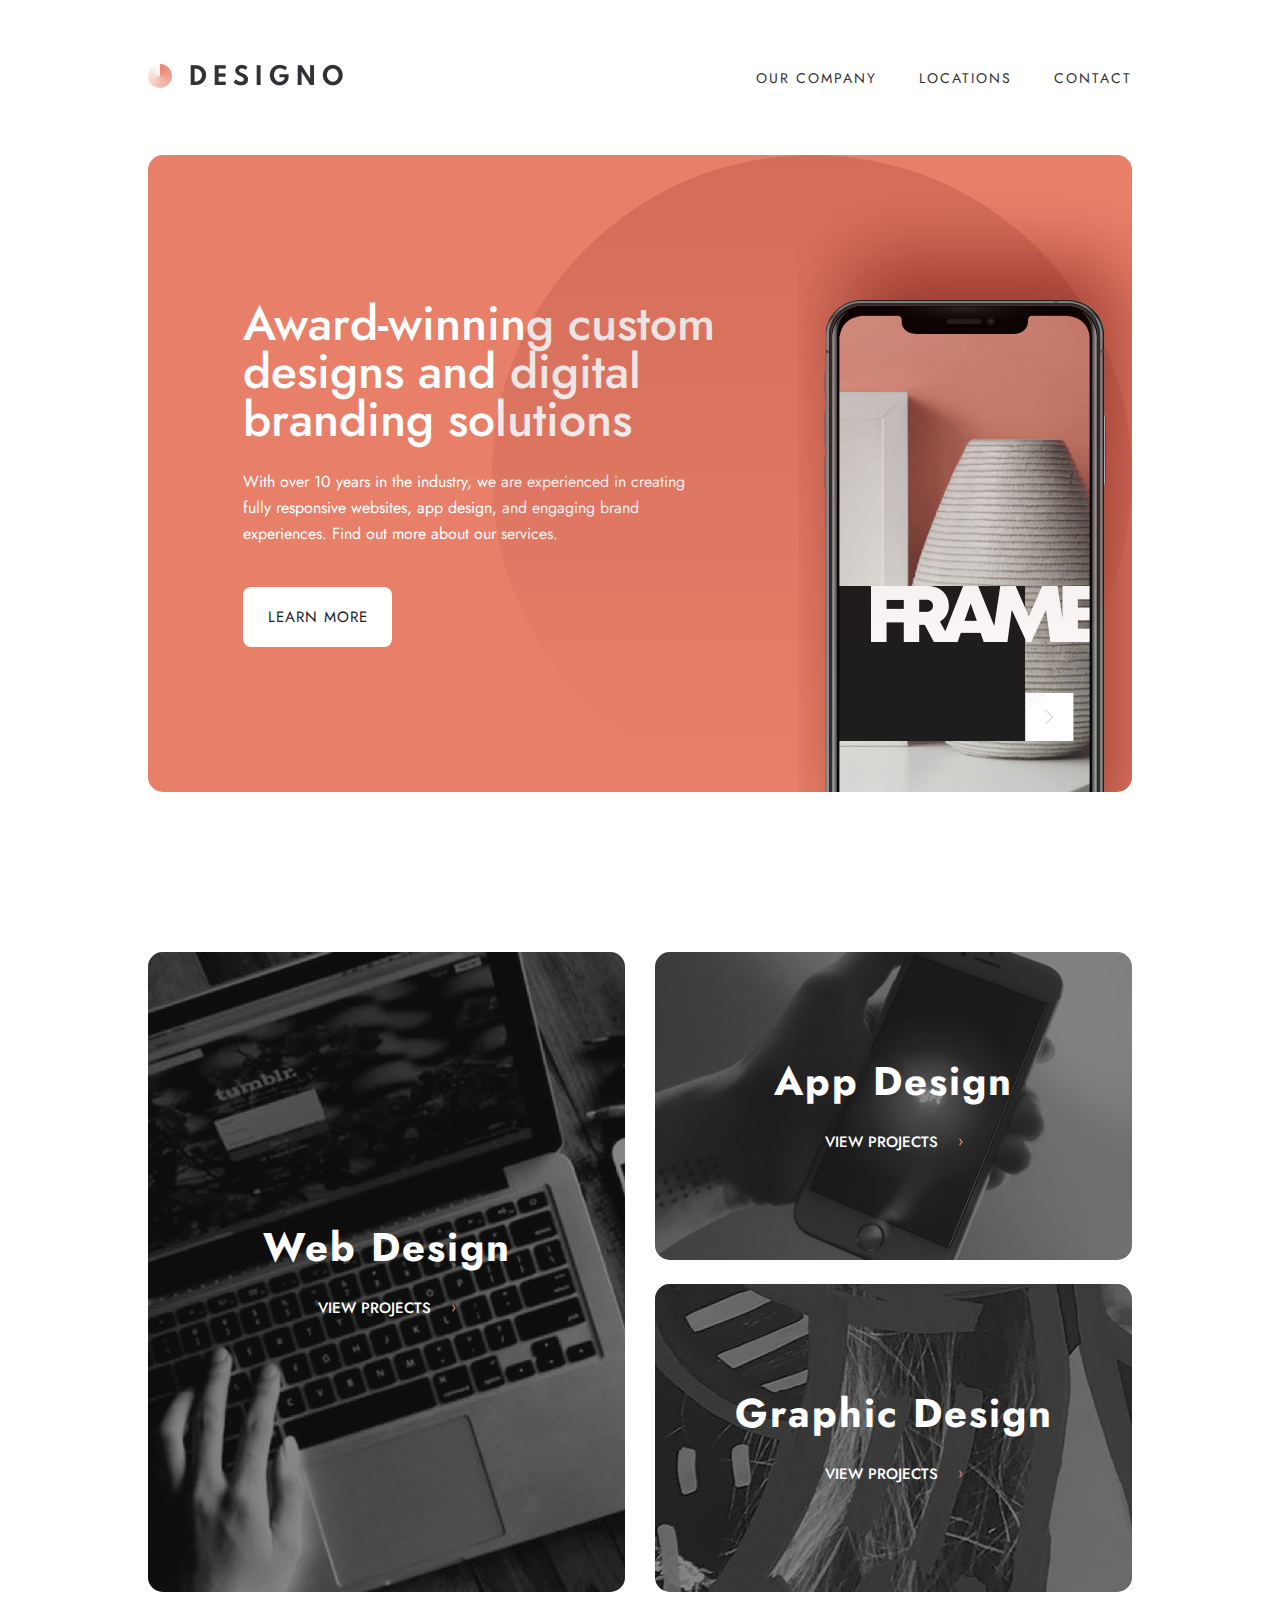
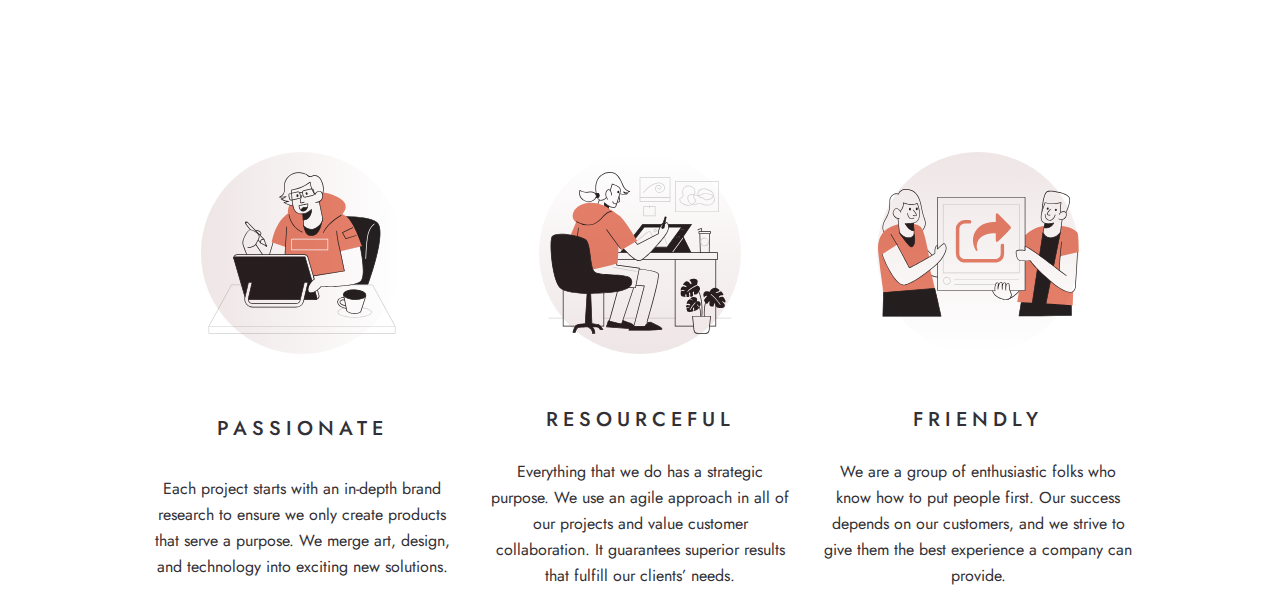
==== index.html @ b4355c68 "first commit" ====
<!DOCTYPE html>
<html lang="en">

<head>
  <meta charset="UTF-8">
  <meta name="viewport" content="width=device-width, initial-scale=1.0">

  <link rel="icon" type="image/png" sizes="32x32" href="./assets/favicon-32x32.png">
  <link rel="preconnect" href="https://fonts.googleapis.com">
  <link rel="preconnect" href="https://fonts.gstatic.com" crossorigin>
  <link href="https://fonts.googleapis.com/css2?family=Jost:wght@400;500&display=swap" rel="stylesheet">
  <title>Frontend Mentor | Designo Agency Website Challenge</title>
  <link rel="stylesheet" href="css/style.css">
</head>

<body>
  <header class="header">
    <div class="container">
      <nav class="header__nav nav">
        <a href="index.html" class="logo"><img src="./assets/shared/desktop/logo-dark.png" alt="designo logo"></a>

        <ul class="nav__list hide-upto-md">
          <li><a href="about.html">our company</a></li>
          <li><a href="locations.html">locations</a></li>
          <li><a href="contact.html">contact</a></li>
        </ul>
      </nav>
    </div>
  </header>

  <main>
    <div class="bg-pattern-leaf">
      <div class="container">
        <div class="home-hero has-roundness">
          <div class="home-hero__text-wrapper">
            <h1 class="heading-1 heading text-white">
              Award-winning custom designs and digital branding solutions
            </h1>
            <p class="paragraph text-white">
              With over 10 years in the industry, we are experienced in creating fully responsive websites, app design,
              and engaging brand experiences. Find out more about our services.
            </p>
            <a href="about.html" class="btn btn--white">learn more</a>
          </div>
          <div class="home-hero__img-wrapper">
          </div>
        </div>

        <div class="services">
          <div class="web-design service">
            <picture>
              <source media="(min-width: 992px)" srcset="./assets/home/desktop/image-web-design-large.jpg">
              <source media="(min-width: 768px)" srcset="./assets/home/tablet/image-web-design.jpg">
              <img src="./assets/home/tablet/image-web-design.jpg" alt="web design">
            </picture>
            <div class="service__text">
              <h2 class="heading-2 text-white">Web Design</h2>
              <a href="web-design.html">view projects <img src="./assets/shared/desktop/icon-right-arrow.svg"
                  alt="right arrow"></a>
            </div>
          </div>
          <div class="app-design service">
            <picture>
              <source media="(min-width: 992px)" srcset="./assets/home/desktop/image-app-design.jpg">
              <source media="(min-width: 768px)" srcset="./assets/home/tablet/image-app-design.jpg">
              <img src="./assets/home/tablet/image-app-design.jpg" alt="app design">
            </picture>
            <div class="service__text">
              <h2 class="heading-2 text-white">App Design</h2>
              <a href="app-design.html">view projects <img src="./assets/shared/desktop/icon-right-arrow.svg"
                  alt="right arrow"></a>
            </div>
          </div>
          <div class="graphic-design service">
            <picture>
              <source media="(min-width: 992px)" srcset="./assets/home/desktop/image-graphic-design.jpg">
              <source media="(min-width: 768px)" srcset="./assets/home/tablet/image-graphic-design.jpg">
              <img src="./assets/home/tablet/image-graphic-design.jpg" alt="graphic design">
            </picture>
            <div class="service__text">
              <h2 class="heading-2 text-white">Graphic Design</h2>
              <a href="graphic-design.html">view projects <img src="./assets/shared/desktop/icon-right-arrow.svg"
                  alt="right arrow"></a>
            </div>
          </div>
        </div>

        <div class="features grid lg:grid-col-3">
          <div class="feature">
            <div class="feature__img feature__img-1">
              <img src="./assets/home/desktop/illustration-passionate.svg" alt="man using laptop">
            </div>
            <h3 class="heading-3">Passionate</h3>
            <p class="paragraph">
              Each project starts with an in-depth brand research to ensure we only create products that serve a
              purpose. We merge
              art, design, and technology into exciting new solutions.
            </p>
          </div>

          <div class="feature">
            <div class="feature__img feature__img-2">
              <img src="./assets/home/desktop/illustration-resourceful.svg" alt="resourceful">
            </div>
            <h3 class="heading-3">Resourceful</h3>
            <p class="paragraph">
              Everything that we do has a strategic purpose. We use an agile approach in all of our projects and value
              customer
              collaboration. It guarantees superior results that fulfill our clients’ needs.
            </p>
          </div>

          <div class="feature">
            <div class="feature__img feature__img-3">
              <img src="./assets/home/desktop/illustration-friendly.svg" alt="friendly">
            </div>
            <h3 class="heading-3">Friendly</h3>
            <p class="paragraph">
              We are a group of enthusiastic folks who know how to put people first. Our success depends on our
              customers, and we
              strive to give them the best experience a company can provide.
            </p>
          </div>
        </div>
      </div>
    </div>

  </main>
</body>

</html>
---- css/style.css ----
:root {
  --color-peach: hsl(11, 73%, 66%);
  --color-black: hsl(270, 3%, 11%);
  --color-white: hsl(0, 0%, 100%);
  --color-light-peach: hsl(11, 100%, 80%);
  --color-dark-grey: hsl(264, 5%, 20%);
  --color-light-grey: hsl(210, 17%, 95%);
  --ff-primary: "Jost", sans-serif;
  --fs-14: 1.4rem;
  --fs-15: 1.5rem;
  --fs-16: 1.6rem;
  --font-regular: 400;
  --font-medium: 500;
  --ls-1: 0.1rem;
  --ls-2: 0.2rem;
  --ls-5: 0.5rem;
  --roundness: 1.5rem;
  --roundness-btn: 0.8rem;
  --transition-300: all 300ms ease;
}

/* pre resets */
*,
*::before,
*::after {
  margin: 0;
  padding: 0;
  box-sizing: inherit;
}

html {
  font-size: 62.5%;
  box-sizing: border-box;
}

body {
  color: var(--color-dark-grey);
  font-family: var(--ff-primary);
  font-size: 1.6rem;
  font-weight: var(--font-regular);
  line-height: 2.6rem;
  transition: all 300ms ease-in-out;
  counter-reset: index;
}

img {
  border: none;
  display: block;
  outline: none;
  height: auto;
}

a,
button {
  text-decoration: none;
  outline: none;
  border: none;
  background-color: transparent;
  cursor: pointer;
}

ul,
li {
  list-style-type: none;
}

/**
 * Basic typography style for copy text
 */
.text-white {
  color: var(--color-white);
}

.heading {
  font-weight: var(--font-medium);
}

.heading-1 {
  font-size: 4.8rem;
  line-height: 4.8rem;
}

.heading-2 {
  font-size: 4rem;
  line-height: 4.8rem;
  letter-spacing: 0.2rem;
}

.heading-3 {
  font-size: 2rem;
  line-height: 2.6rem;
  letter-spacing: 0.5rem;
  text-transform: uppercase;
  font-weight: var(--font-medium);
}

.paragraph {
  font-size: 1.6rem;
  font-weight: var(--font-regular);
  line-height: 2.6rem;
}

/* Reusable grid utilities  */
.grid {
  display: grid;
}

@media (min-width: 768px) {
  .md\:grid-col-2 {
    grid-template-columns: repeat(2, minmax(0, 1fr));
  }
}

@media (min-width: 992px) {
  .lg\:grid-col-2 {
    grid-template-columns: repeat(2, minmax(0, 1fr));
  }
}

@media (min-width: 992px) {
  .lg\:grid-col-3 {
    grid-template-columns: repeat(3, minmax(0, 1fr));
  }
}

/* Display utilities for different viewport width*/
@media only screen and (max-width: 768px) {
  .hide-upto-md {
    display: none;
  }
}

@media (min-width: 768px) {
  .hide-from-md {
    display: none;
  }
}

@media only screen and (max-width: 992px) {
  .hide-upto-lg {
    display: none;
  }
}

@media only screen and (min-width: 992px) {
  .hide-from-lg {
    display: none;
  }
}

.has-roundness {
  border-radius: var(--roundness);
}

.container {
  width: 100%;
  padding-inline: 2.4rem;
  margin-inline: auto;
}

@media (min-width: 576px) {
  .container,
.container-sm {
    max-width: 540px;
    margin-inline: auto;
    padding-inline: 0;
  }
}
@media (min-width: 768px) {
  .container,
.container-sm {
    max-width: 69rem;
  }
}
@media (min-width: 992px) {
  .container,
.container-sm,
.container-lg {
    max-width: 884px;
    margin-inline: auto;
  }
}
@media (min-width: 1200px) {
  .container,
.container-sm,
.container-lg {
    max-width: 984px;
  }
}
@media (min-width: 1400px) {
  .container,
.container-sm,
.container-lg {
    max-width: 1110px;
  }
}
.logo img {
  max-width: 20.2rem;
}

.header {
  padding-block: 3.4rem;
}
@media (min-width: 768px) {
  .header {
    padding-block: 6.4rem;
  }
}
.header__nav {
  --link-color: hsl(264, 5%, 20%);
}

.nav {
  display: flex;
  align-items: center;
  justify-content: space-between;
}

@media (min-width: 768px) {
  .nav__list {
    display: flex;
    gap: 4.2rem;
  }
}
.nav__list a:link,
.nav__list a:visited {
  font-size: var(--fs-14);
  text-transform: uppercase;
  color: var(--link-color);
  font-weight: var(--font-regular);
  letter-spacing: var(--ls-2);
}
.nav__list a:hover,
.nav__list a:active {
  text-decoration: underline;
}

.footer__nav {
  --link-color: hsl(0, 0%, 100%);
}
.footer__nav-list {
  flex-direction: column;
}
@media (min-width: 768px) {
  .footer__nav-list {
    flex-direction: row;
  }
}

.btn {
  font-size: var(--fs-15);
  font-weight: var(--font-regular);
  letter-spacing: var(--ls-1);
  text-transform: uppercase;
  border-radius: var(--roundness-btn);
  padding: 1.7rem 2.45rem;
  transition: all 300ms ease;
}
.btn:hover {
  color: var(--color-white);
  background-color: var(--color-light-peach);
}

.btn--white {
  background-color: var(--color-white);
  color: var(--color-black);
}

.btn--peach {
  background-color: var(--color-peach);
  color: var(--color-white);
}

.home-hero {
  position: relative;
  display: grid;
  grid-template-columns: minmax(54rem, 1fr) 1fr;
  grid-gap: 1.5rem;
  align-items: start;
  justify-content: space-between;
  max-height: 64rem;
  background-color: var(--color-peach);
  overflow: hidden;
  padding-left: 9.5rem;
}
.home-hero__text-wrapper {
  display: grid;
  justify-items: start;
}
@media (min-width: 992px) {
  .home-hero__text-wrapper {
    padding-top: 14.5rem;
    padding-bottom: 14.5rem;
  }
}
.home-hero__text-wrapper .paragraph {
  max-width: 44.5rem;
  margin-top: 2.5rem;
  margin-bottom: 4rem;
}
.home-hero__img-wrapper {
  background-image: url("../../assets/home/desktop/image-hero-phone.png");
  background-repeat: no-repeat;
  background-position: center -2.5rem;
  align-self: stretch;
}
.home-hero::before {
  position: absolute;
  content: "";
  display: block;
  height: 64rem;
  width: 64rem;
  background-image: url("../../assets/home/desktop/bg-pattern-hero-home.svg");
  right: 0;
  bottom: 0;
  top: 0;
}

.services {
  display: grid;
  grid-column-gap: 3rem;
  grid-row-gap: 2.4rem;
}
@media (min-width: 992px) {
  .services {
    grid-template-columns: repeat(2, 1fr);
    grid-template-rows: repeat(2, 1fr);
    grid-template-areas: "web app" "web graphic";
    margin-block: 16rem;
  }
}

.web-design {
  grid-area: web;
}

.app-design {
  grid-area: app;
}

.graphic-design {
  grid-area: graphic;
}

.service {
  position: relative;
  border-radius: var(--roundness);
  overflow: hidden;
}
.service__text {
  position: absolute;
  inset: 0;
  background-color: rgba(28, 27, 29, 0.4967);
  transition: var(--transition-300);
  display: grid;
  place-content: center;
  grid-row-gap: 2.4rem;
}
.service__text a:link,
.service__text a:visited {
  font-size: 1.5rem;
  font-weight: var(--font-medium);
  color: var(--color-white);
  text-transform: uppercase;
  display: flex;
  align-items: center;
  gap: 2.1rem;
  justify-content: center;
}
.service__text a:link img,
.service__text a:visited img {
  width: 0.4rem;
  height: 0.8rem;
}
.service__text:hover {
  background-color: rgba(232, 128, 105, 0.8);
}

.features {
  gap: 2.4rem;
}
@media (min-width: 992px) {
  .features {
    gap: 3rem;
  }
}

.feature {
  display: grid;
  justify-items: center;
}
.feature__img {
  position: relative;
}
.feature__img::before {
  content: "";
  position: absolute;
  display: block;
  width: 20.2rem;
  height: 20.2rem;
  background-image: url("../../assets/shared/desktop/bg-pattern-small-circle.svg");
  background-repeat: no-repeat;
}
.feature__img-2::before {
  transform: rotate(270deg);
}
.feature__img-3::before {
  transform: rotate(90deg);
}
.feature .heading-3 {
  margin-top: 5.3rem;
}
.feature .paragraph {
  margin-top: 2.6rem;
  text-align: center;
}/*# sourceMappingURL=style.css.map */
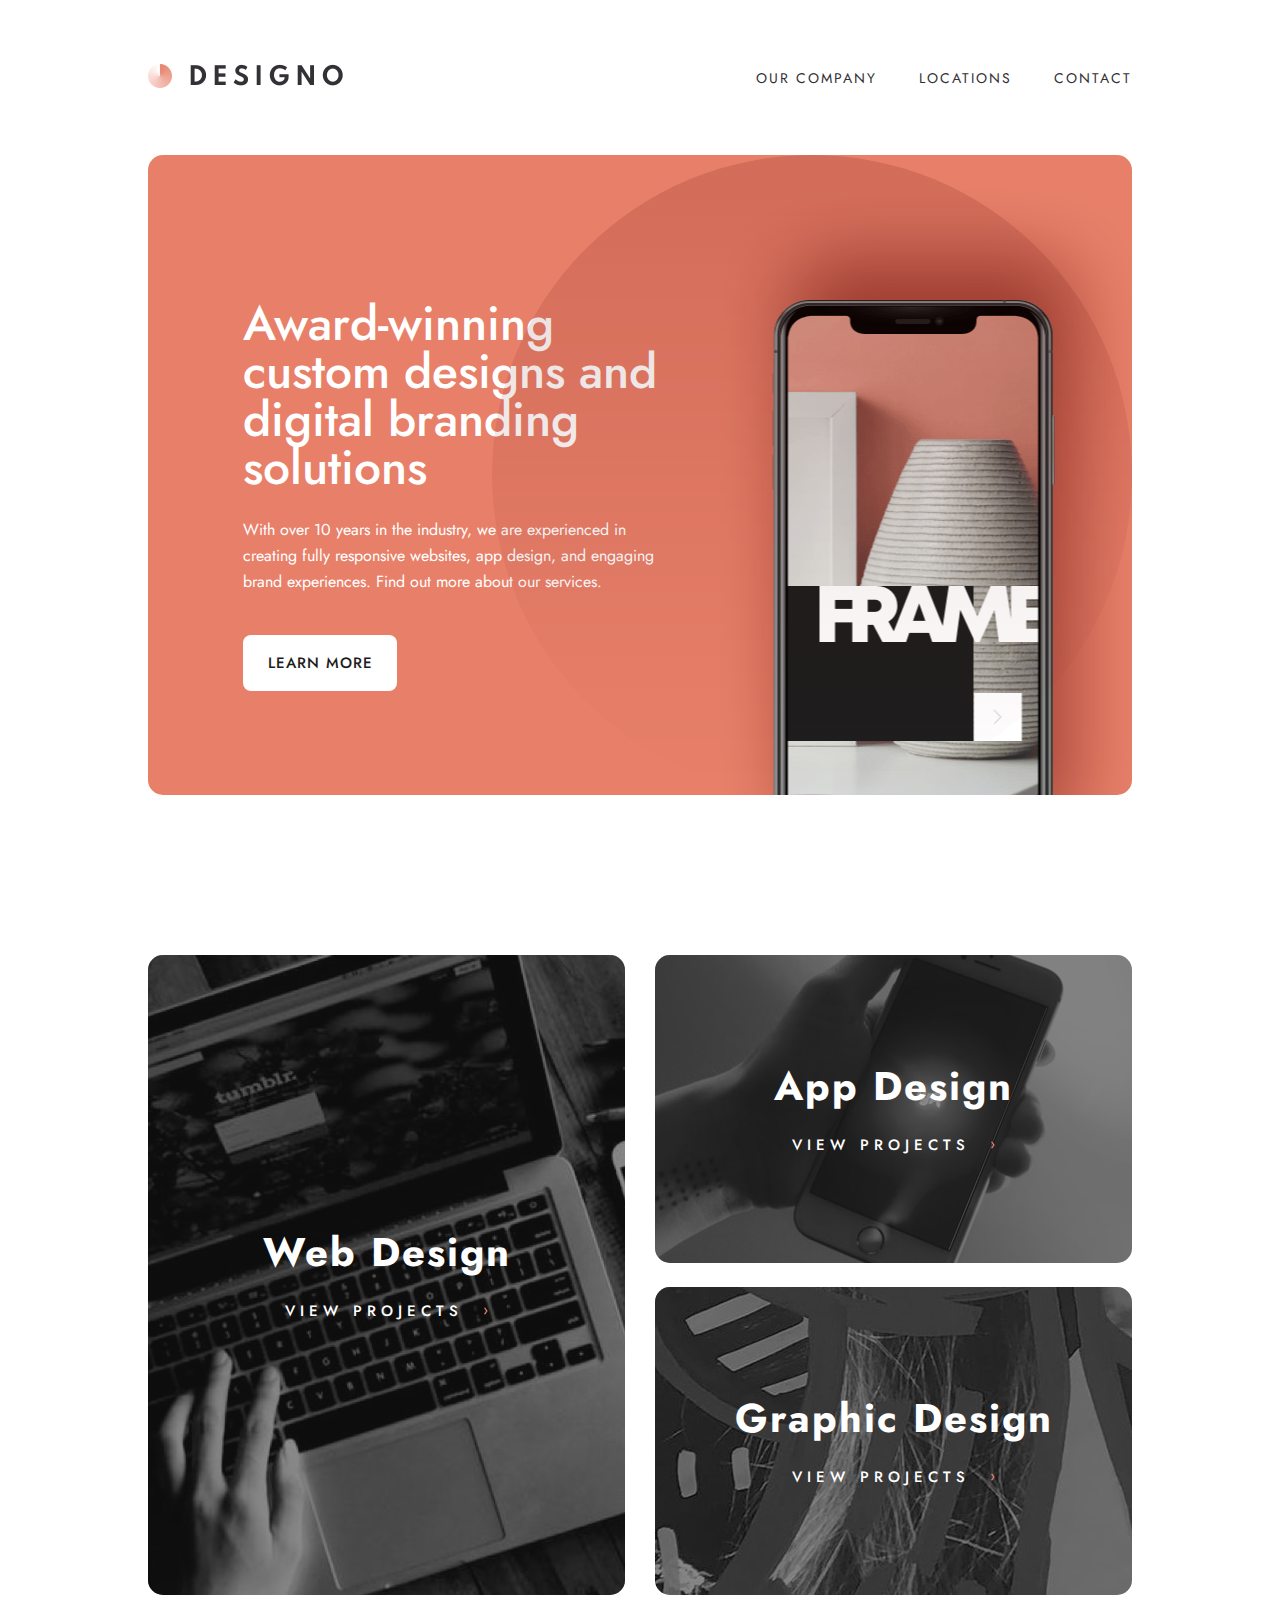
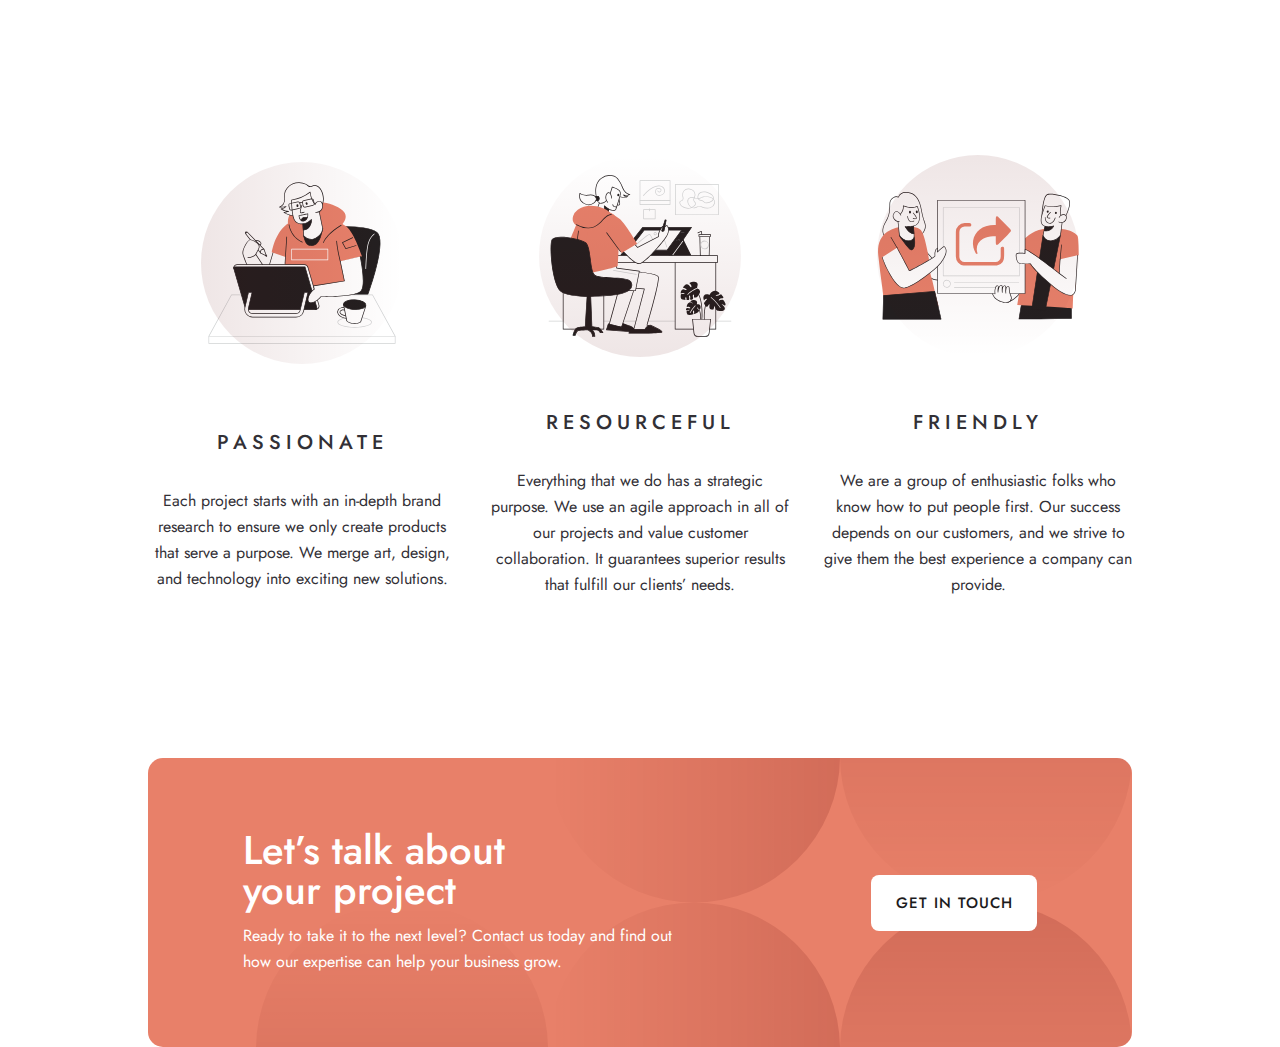
==== commit 1658c317: "31-07-21" ====
--- a/index.html
+++ b/index.html
@@ -30,13 +30,13 @@
 
   <main>
     <div class="bg-pattern-leaf">
-      <div class="container">
-        <div class="home-hero has-roundness">
+      <div class="container-sm">
+        <div class="home-hero">
           <div class="home-hero__text-wrapper">
-            <h1 class="heading-1 heading text-white">
+            <h1 class="heading-1 heading text-white text-center lg:text-left">
               Award-winning custom designs and digital branding solutions
             </h1>
-            <p class="paragraph text-white">
+            <p class="paragraph text-white text-center lg:text-left">
               With over 10 years in the industry, we are experienced in creating fully responsive websites, app design,
               and engaging brand experiences. Find out more about our services.
             </p>
@@ -45,13 +45,14 @@
           <div class="home-hero__img-wrapper">
           </div>
         </div>
-
+      </div>
+      <div class="container">
         <div class="services">
           <div class="web-design service">
             <picture>
               <source media="(min-width: 992px)" srcset="./assets/home/desktop/image-web-design-large.jpg">
               <source media="(min-width: 768px)" srcset="./assets/home/tablet/image-web-design.jpg">
-              <img src="./assets/home/tablet/image-web-design.jpg" alt="web design">
+              <img src="./assets/home/mobile/image-web-design.jpg" alt="web design">
             </picture>
             <div class="service__text">
               <h2 class="heading-2 text-white">Web Design</h2>
@@ -63,7 +64,7 @@
             <picture>
               <source media="(min-width: 992px)" srcset="./assets/home/desktop/image-app-design.jpg">
               <source media="(min-width: 768px)" srcset="./assets/home/tablet/image-app-design.jpg">
-              <img src="./assets/home/tablet/image-app-design.jpg" alt="app design">
+              <img src="./assets/home/mobile/image-app-design.jpg" alt="app design">
             </picture>
             <div class="service__text">
               <h2 class="heading-2 text-white">App Design</h2>
@@ -75,7 +76,7 @@
             <picture>
               <source media="(min-width: 992px)" srcset="./assets/home/desktop/image-graphic-design.jpg">
               <source media="(min-width: 768px)" srcset="./assets/home/tablet/image-graphic-design.jpg">
-              <img src="./assets/home/tablet/image-graphic-design.jpg" alt="graphic design">
+              <img src="./assets/home/mobile/image-graphic-design.jpg" alt="graphic design">
             </picture>
             <div class="service__text">
               <h2 class="heading-2 text-white">Graphic Design</h2>
@@ -90,42 +91,62 @@
             <div class="feature__img feature__img-1">
               <img src="./assets/home/desktop/illustration-passionate.svg" alt="man using laptop">
             </div>
-            <h3 class="heading-3">Passionate</h3>
-            <p class="paragraph">
-              Each project starts with an in-depth brand research to ensure we only create products that serve a
-              purpose. We merge
-              art, design, and technology into exciting new solutions.
-            </p>
+            <div class="feature__text">
+              <h3 class="heading-3">Passionate</h3>
+              <p class="paragraph">
+                Each project starts with an in-depth brand research to ensure we only create products that serve a
+                purpose. We merge
+                art, design, and technology into exciting new solutions.
+              </p>
+            </div>
           </div>
 
           <div class="feature">
             <div class="feature__img feature__img-2">
               <img src="./assets/home/desktop/illustration-resourceful.svg" alt="resourceful">
             </div>
-            <h3 class="heading-3">Resourceful</h3>
-            <p class="paragraph">
-              Everything that we do has a strategic purpose. We use an agile approach in all of our projects and value
-              customer
-              collaboration. It guarantees superior results that fulfill our clients’ needs.
-            </p>
+            <div class="feature__text">
+              <h3 class="heading-3">Resourceful</h3>
+              <p class="paragraph">
+                Everything that we do has a strategic purpose. We use an agile approach in all of our projects and value
+                customer
+                collaboration. It guarantees superior results that fulfill our clients’ needs.
+              </p>
+            </div>
           </div>
 
           <div class="feature">
             <div class="feature__img feature__img-3">
               <img src="./assets/home/desktop/illustration-friendly.svg" alt="friendly">
             </div>
-            <h3 class="heading-3">Friendly</h3>
+            <div class="feature__text">
+              <h3 class="heading-3">Friendly</h3>
+              <p class="paragraph">
+                We are a group of enthusiastic folks who know how to put people first. Our success depends on our
+                customers, and we
+                strive to give them the best experience a company can provide.
+              </p>
+            </div>
+          </div>
+        </div>
+
+        <article class="banner has-roundness">
+          <div class="banner__text text-center lg:text-left">
+            <h3>Let’s talk about your project</h3>
             <p class="paragraph">
-              We are a group of enthusiastic folks who know how to put people first. Our success depends on our
-              customers, and we
-              strive to give them the best experience a company can provide.
+              Ready to take it to the next level? Contact us today and find out how our expertise can help your business
+              grow.
             </p>
           </div>
-        </div>
+          <a href="contact.html" class="btn btn--white">Get in touch</a>
+        </article>
       </div>
     </div>
+  </main>
 
-  </main>
+  <footer>
+
+  </footer>
 </body>
 
 </html>--- a/css/style.css
+++ b/css/style.css
@@ -76,14 +76,27 @@
 }
 
 .heading-1 {
-  font-size: 4.8rem;
-  line-height: 4.8rem;
+  font-size: 3.2rem;
+  line-height: 3.6rem;
+}
+@media (min-width: 768px) {
+  .heading-1 {
+    font-size: 4.8rem;
+    line-height: 4.8rem;
+  }
 }
 
 .heading-2 {
-  font-size: 4rem;
-  line-height: 4.8rem;
-  letter-spacing: 0.2rem;
+  font-size: 2.8rem;
+  line-height: 3.6rem;
+  letter-spacing: 0.14rem;
+}
+@media (min-width: 768px) {
+  .heading-2 {
+    font-size: 4rem;
+    line-height: 4.8rem;
+    letter-spacing: 0.2rem;
+  }
 }
 
 .heading-3 {
@@ -95,9 +108,15 @@
 }
 
 .paragraph {
-  font-size: 1.6rem;
+  font-size: 1.5rem;
   font-weight: var(--font-regular);
-  line-height: 2.6rem;
+  line-height: 2.5rem;
+}
+@media (min-width: 768px) {
+  .paragraph {
+    font-size: 1.6rem;
+    line-height: 2.6rem;
+  }
 }
 
 /* Reusable grid utilities  */
@@ -120,6 +139,16 @@
 @media (min-width: 992px) {
   .lg\:grid-col-3 {
     grid-template-columns: repeat(3, minmax(0, 1fr));
+  }
+}
+
+.text-center {
+  text-align: center;
+}
+
+@media (min-width: 992px) {
+  .lg\:text-left {
+    text-align: left;
   }
 }
 
@@ -249,7 +278,8 @@
 
 .btn {
   font-size: var(--fs-15);
-  font-weight: var(--font-regular);
+  font-weight: var(--font-medium);
+  line-height: 2.2rem;
   letter-spacing: var(--ls-1);
   text-transform: uppercase;
   border-radius: var(--roundness-btn);
@@ -273,36 +303,77 @@
 
 .home-hero {
   position: relative;
-  display: grid;
-  grid-template-columns: minmax(54rem, 1fr) 1fr;
-  grid-gap: 1.5rem;
+  max-height: 84.3rem;
+  display: grid;
+  justify-content: center;
   align-items: start;
-  justify-content: space-between;
-  max-height: 64rem;
   background-color: var(--color-peach);
   overflow: hidden;
-  padding-left: 9.5rem;
+}
+@media (min-width: 768px) {
+  .home-hero {
+    border-radius: var(--roundness);
+  }
+}
+@media (min-width: 992px) {
+  .home-hero {
+    grid-template-columns: repeat(2, 1fr);
+    justify-content: space-between;
+  }
+}
+@media (min-width: 992px) {
+  .home-hero {
+    padding-left: 9.5rem;
+    max-height: 64rem;
+    grid-gap: 1.5rem;
+  }
 }
 .home-hero__text-wrapper {
   display: grid;
-  justify-items: start;
+  padding-top: rem;
+  justify-items: center;
+  max-width: 54rem;
+  padding-inline: 2.4rem;
+  padding-top: 8rem;
+}
+@media (min-width: 768px) {
+  .home-hero__text-wrapper {
+    padding-inline: 0;
+    padding-top: 6rem;
+  }
 }
 @media (min-width: 992px) {
   .home-hero__text-wrapper {
     padding-top: 14.5rem;
     padding-bottom: 14.5rem;
+    justify-items: start;
   }
 }
 .home-hero__text-wrapper .paragraph {
-  max-width: 44.5rem;
+  max-width: 45rem;
   margin-top: 2.5rem;
-  margin-bottom: 4rem;
+  margin-bottom: 1.9rem;
+}
+@media (min-width: 992px) {
+  .home-hero__text-wrapper .paragraph {
+    max-width: 44.5rem;
+    margin-bottom: 4rem;
+  }
 }
 .home-hero__img-wrapper {
   background-image: url("../../assets/home/desktop/image-hero-phone.png");
   background-repeat: no-repeat;
-  background-position: center -2.5rem;
+  background-position: center -7rem;
   align-self: stretch;
+  height: 48.8rem;
+  margin-top: -3rem;
+}
+@media (min-width: 992px) {
+  .home-hero__img-wrapper {
+    background-position: center -2.5rem;
+    height: auto;
+    margin-top: 0;
+  }
 }
 .home-hero::before {
   position: absolute;
@@ -311,21 +382,35 @@
   height: 64rem;
   width: 64rem;
   background-image: url("../../assets/home/desktop/bg-pattern-hero-home.svg");
-  right: 0;
-  bottom: 0;
-  top: 0;
+  top: 50%;
+  transform: translateY(-50%);
+}
+@media (min-width: 768px) {
+  .home-hero::before {
+    right: -12.1rem;
+  }
+}
+@media (min-width: 992px) {
+  .home-hero::before {
+    top: 0;
+    right: 0;
+    transform: translateY(0);
+  }
 }
 
 .services {
   display: grid;
-  grid-column-gap: 3rem;
-  grid-row-gap: 2.4rem;
+  grid-template-areas: "web" "app" "graphic";
+  grid-row-gap: 2.5rem;
+  margin-block: 12rem;
 }
 @media (min-width: 992px) {
   .services {
     grid-template-columns: repeat(2, 1fr);
     grid-template-rows: repeat(2, 1fr);
     grid-template-areas: "web app" "web graphic";
+    grid-column-gap: 3rem;
+    grid-row-gap: 2.4rem;
     margin-block: 16rem;
   }
 }
@@ -353,13 +438,21 @@
   background-color: rgba(28, 27, 29, 0.4967);
   transition: var(--transition-300);
   display: grid;
-  place-content: center;
-  grid-row-gap: 2.4rem;
+  align-content: center;
+  justify-items: center;
+  grid-gap: 1.2rem;
+}
+@media (min-width: 768px) {
+  .service__text {
+    grid-gap: 2.4rem;
+  }
 }
 .service__text a:link,
 .service__text a:visited {
   font-size: 1.5rem;
   font-weight: var(--font-medium);
+  letter-spacing: var(--ls-5);
+  line-height: 2.2rem;
   color: var(--color-white);
   text-transform: uppercase;
   display: flex;
@@ -388,6 +481,19 @@
 .feature {
   display: grid;
   justify-items: center;
+  align-items: center;
+  grid-gap: 4.8rem;
+}
+@media (min-width: 768px) {
+  .feature {
+    grid-auto-flow: column;
+  }
+}
+@media (min-width: 992px) {
+  .feature {
+    grid-auto-flow: row;
+    grid-gap: 5.3rem;
+  }
 }
 .feature__img {
   position: relative;
@@ -407,10 +513,70 @@
 .feature__img-3::before {
   transform: rotate(90deg);
 }
-.feature .heading-3 {
-  margin-top: 5.3rem;
-}
-.feature .paragraph {
-  margin-top: 2.6rem;
+.feature__text {
+  display: grid;
+  grid-gap: 3.2rem;
   text-align: center;
+}
+@media (min-width: 768px) {
+  .feature__text {
+    text-align: left;
+    grid-gap: 1.6rem;
+  }
+}
+@media (min-width: 992px) {
+  .feature__text {
+    text-align: center;
+    grid-gap: 3.2rem;
+  }
+}
+
+.banner {
+  padding: 6.4rem 2.4rem;
+  display: flex;
+  justify-content: space-between;
+  align-items: center;
+  flex-direction: column;
+  gap: 3.2rem;
+  background-color: var(--color-peach);
+  background-image: url("../../assets/shared/desktop/bg-pattern-call-to-action.svg");
+  background-repeat: no-repeat;
+  background-position: center -15%;
+  margin-top: 6.7rem;
+}
+@media (min-width: 992px) {
+  .banner {
+    padding: 7.2rem 9.5rem;
+    margin-top: 16rem;
+    flex-direction: row;
+    background-position: center right;
+  }
+}
+.banner__text {
+  color: var(--color-white);
+  display: grid;
+  justify-items: center;
+  grid-gap: 1.3rem;
+}
+@media (min-width: 992px) {
+  .banner__text {
+    justify-items: start;
+  }
+}
+.banner__text h3 {
+  font-size: 3.2rem;
+  line-height: 3.6rem;
+  font-weight: var(--font-medium);
+}
+@media (min-width: 768px) {
+  .banner__text h3 {
+    max-width: 27.5rem;
+    font-size: 4rem;
+    line-height: 1;
+  }
+}
+@media (min-width: 768px) {
+  .banner__text .paragraph {
+    max-width: 46rem;
+  }
 }/*# sourceMappingURL=style.css.map */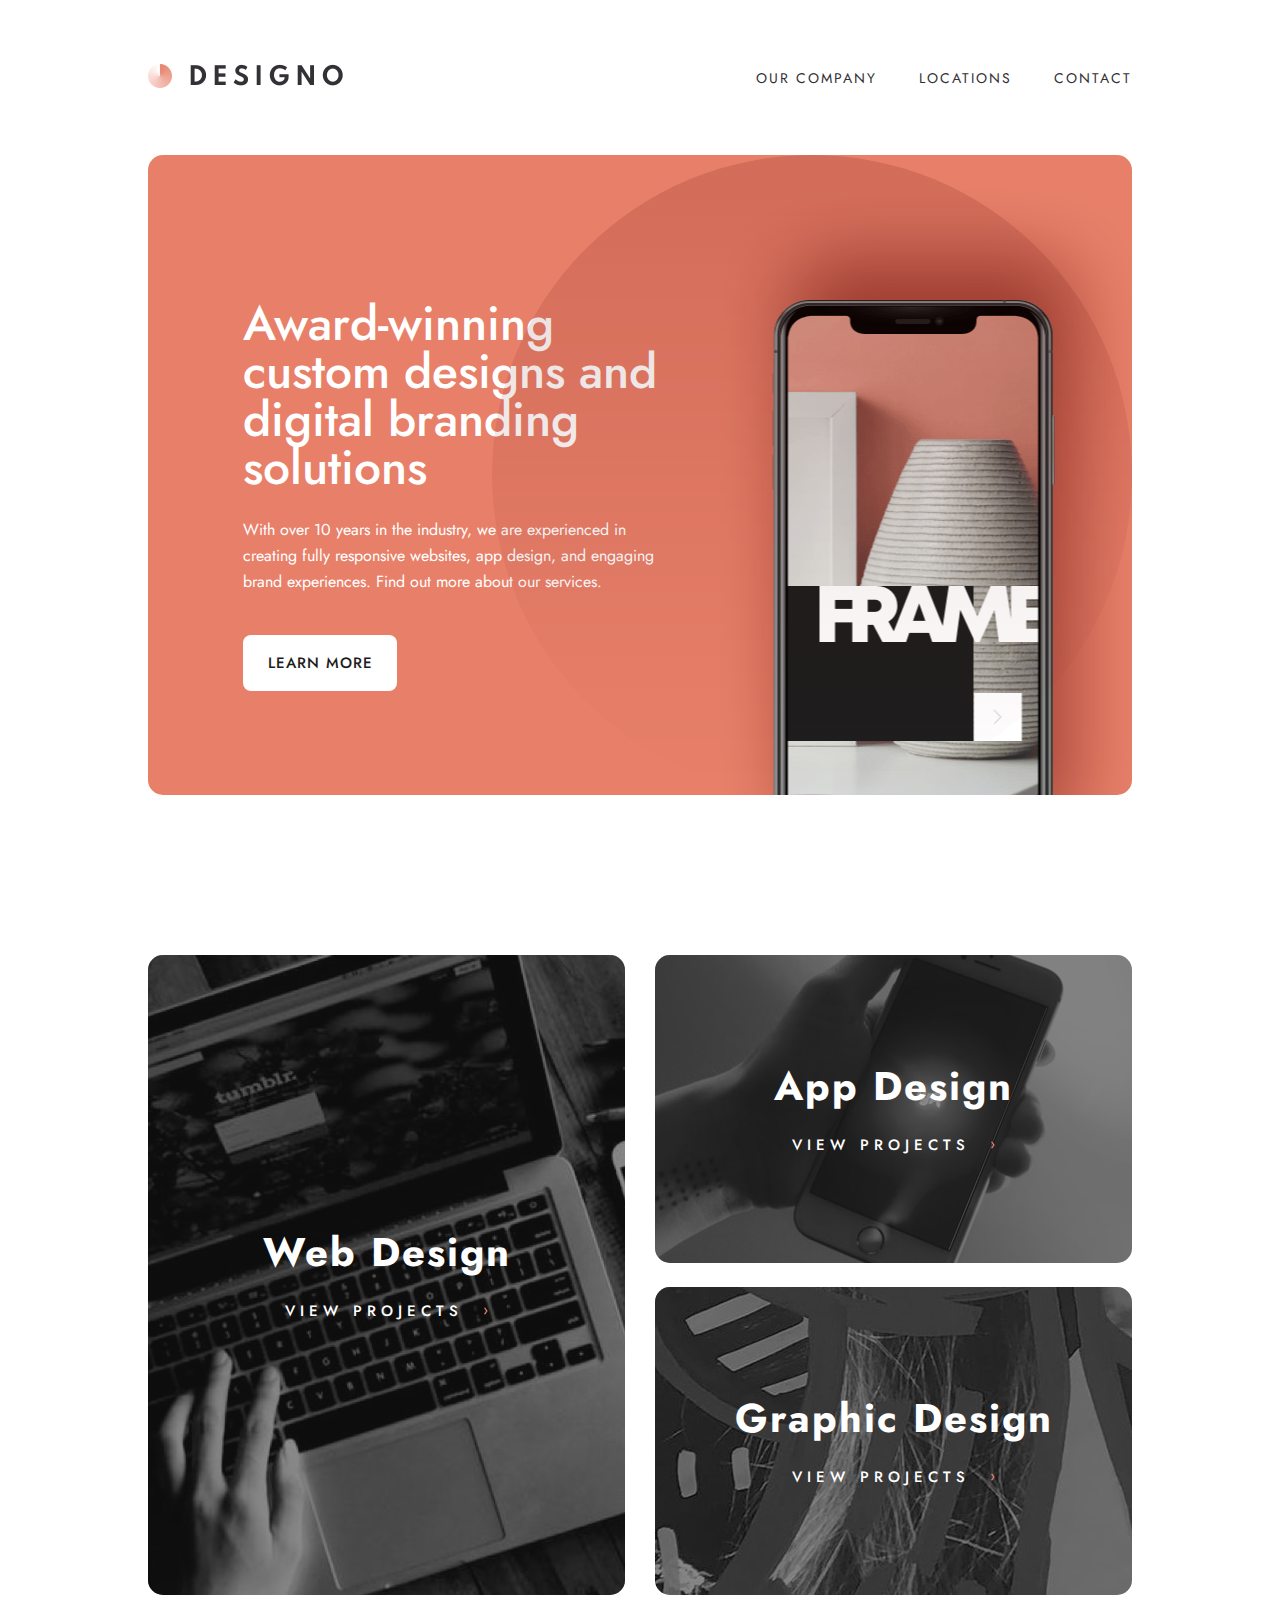
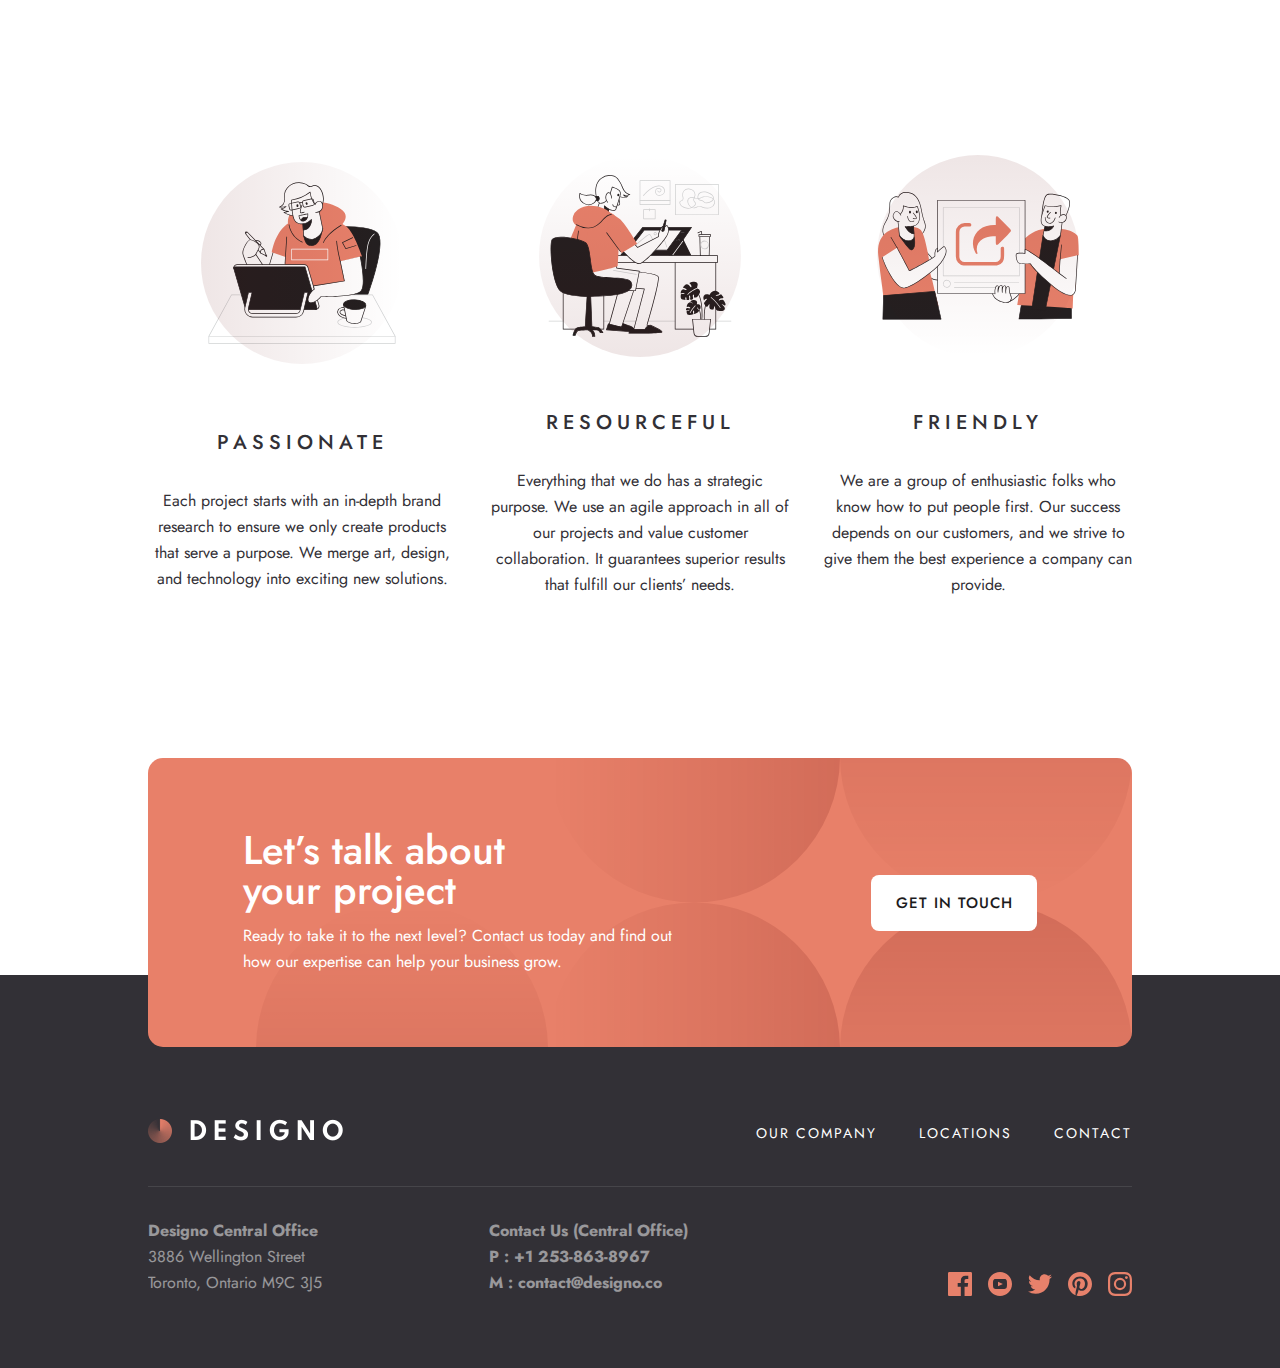
==== commit a8d1af44: "footer added" ====
--- a/index.html
+++ b/index.html
@@ -8,7 +8,7 @@
   <link rel="icon" type="image/png" sizes="32x32" href="./assets/favicon-32x32.png">
   <link rel="preconnect" href="https://fonts.googleapis.com">
   <link rel="preconnect" href="https://fonts.gstatic.com" crossorigin>
-  <link href="https://fonts.googleapis.com/css2?family=Jost:wght@400;500&display=swap" rel="stylesheet">
+  <link href="https://fonts.googleapis.com/css2?family=Jost:wght@400;500;700&display=swap" rel="stylesheet">
   <title>Frontend Mentor | Designo Agency Website Challenge</title>
   <link rel="stylesheet" href="css/style.css">
 </head>
@@ -19,7 +19,7 @@
       <nav class="header__nav nav">
         <a href="index.html" class="logo"><img src="./assets/shared/desktop/logo-dark.png" alt="designo logo"></a>
 
-        <ul class="nav__list hide-upto-md">
+        <ul class="nav__list flex hide-upto-md">
           <li><a href="about.html">our company</a></li>
           <li><a href="locations.html">locations</a></li>
           <li><a href="contact.html">contact</a></li>
@@ -132,7 +132,7 @@
 
         <article class="banner has-roundness">
           <div class="banner__text text-center lg:text-left">
-            <h3>Let’s talk about your project</h3>
+            <h3 class="heading">Let’s talk about your project</h3>
             <p class="paragraph">
               Ready to take it to the next level? Contact us today and find out how our expertise can help your business
               grow.
@@ -144,8 +144,42 @@
     </div>
   </main>
 
-  <footer>
+  <footer class="footer">
+    <div class="container">
+      <nav class="footer__nav nav flex-col md:flex-row">
+        <a href="index.html" class="logo"><img src="./assets/shared/desktop/logo-light.png" alt="designo logo"></a>
+        <div class="footer__nav-hr hide-from-md"></div>
+        <ul class="footer__nav-list nav__list flex flex-col md:flex-row text-center">
+          <li><a href="about.html">our company</a></li>
+          <li><a href="locations.html">locations</a></li>
+          <li><a href="contact.html">contact</a></li>
+        </ul>
+      </nav>
 
+      <div class="footer__details md:text-left text-center">
+        <div class="footer__details-contact text-white">
+          <p class="text-bold">Designo Central Office</b></p>
+          <p>3886 Wellington Street</p>
+          <p>Toronto, Ontario M9C 3J5</p>
+        </div>
+
+        <div class="footer__details-contact text-white text-bold">
+          <p>Contact Us (Central Office)</b></p>
+          <p>P : +1 253-863-8967</b></p>
+          <p>M : contact@designo.co</b></p>
+        </div>
+
+        <div class="footer__social flex items-center">
+          <a href="https://facebook.com"><img src="./assets/shared/desktop/icon-facebook.svg" alt="facebook icon"></a>
+          <a href="https://youtube.com"><img src="./assets/shared/desktop/icon-youtube.svg" alt="youtube icon"></a>
+          <a href="https://twitter.com"><img src="./assets/shared/desktop/icon-twitter.svg" alt="twitter icon"></a>
+          <a href="https://pinterest.com"><img src="./assets/shared/desktop/icon-pinterest.svg"
+              alt="pinterest icon"></a>
+          <a href="https://instagram.com"><img src="./assets/shared/desktop/icon-instagram.svg"
+              alt="instagram icon"></a>
+        </div>
+      </div>
+    </div>
   </footer>
 </body>
 
--- a/css/style.css
+++ b/css/style.css
@@ -11,6 +11,7 @@
   --fs-16: 1.6rem;
   --font-regular: 400;
   --font-medium: 500;
+  --font-bold: 700;
   --ls-1: 0.1rem;
   --ls-2: 0.2rem;
   --ls-5: 0.5rem;
@@ -71,6 +72,10 @@
   color: var(--color-white);
 }
 
+.text-bold {
+  font-weight: var(--font-bold);
+}
+
 .heading {
   font-weight: var(--font-medium);
 }
@@ -119,6 +124,20 @@
   }
 }
 
+.flex {
+  display: flex;
+}
+
+.flex-col {
+  flex-direction: column;
+}
+
+@media (min-width: 768px) {
+  .md\:flex-row {
+    flex-direction: row;
+  }
+}
+
 /* Reusable grid utilities  */
 .grid {
   display: grid;
@@ -146,10 +165,20 @@
   text-align: center;
 }
 
+@media (min-width: 768px) {
+  .md\:text-left {
+    text-align: left;
+  }
+}
+
 @media (min-width: 992px) {
   .lg\:text-left {
     text-align: left;
   }
+}
+
+.items-center {
+  align-items: center;
 }
 
 /* Display utilities for different viewport width*/
@@ -239,6 +268,13 @@
   --link-color: hsl(264, 5%, 20%);
 }
 
+.footer__nav {
+  --link-color: hsl(0, 0%, 100%);
+}
+.footer__nav-list {
+  gap: 3.2rem;
+}
+
 .nav {
   display: flex;
   align-items: center;
@@ -247,7 +283,6 @@
 
 @media (min-width: 768px) {
   .nav__list {
-    display: flex;
     gap: 4.2rem;
   }
 }
@@ -257,6 +292,7 @@
   text-transform: uppercase;
   color: var(--link-color);
   font-weight: var(--font-regular);
+  line-height: 1;
   letter-spacing: var(--ls-2);
 }
 .nav__list a:hover,
@@ -264,15 +300,53 @@
   text-decoration: underline;
 }
 
-.footer__nav {
-  --link-color: hsl(0, 0%, 100%);
-}
-.footer__nav-list {
-  flex-direction: column;
-}
-@media (min-width: 768px) {
-  .footer__nav-list {
-    flex-direction: row;
+.footer {
+  background-color: var(--color-dark-grey);
+  padding-top: 21.3rem;
+  padding-bottom: 7.2rem;
+}
+@media (min-width: 768px) {
+  .footer {
+    padding-top: 14.4rem;
+  }
+}
+@media (min-width: 768px) {
+  .footer__nav {
+    padding-bottom: 4rem;
+  }
+}
+.footer__nav-hr {
+  width: 100%;
+  height: 1px;
+  background-color: #fff;
+  margin-block: 3.2rem;
+  opacity: 10%;
+}
+.footer__details {
+  display: grid;
+  grid-gap: 4rem;
+  justify-items: center;
+  margin-top: 4rem;
+}
+@media (min-width: 768px) {
+  .footer__details {
+    grid-template-columns: repeat(3, 1fr);
+    border-top: 1px solid rgba(255, 255, 255, 0.1);
+    justify-items: start;
+    padding-top: 3.1rem;
+    margin-top: 0;
+  }
+}
+.footer__details-contact {
+  opacity: 50%;
+}
+.footer__social {
+  gap: 1.6rem;
+}
+@media (min-width: 768px) {
+  .footer__social {
+    justify-self: end;
+    align-self: end;
   }
 }
 
@@ -299,6 +373,62 @@
 .btn--peach {
   background-color: var(--color-peach);
   color: var(--color-white);
+}
+
+.banner {
+  position: relative;
+  padding: 6.4rem 2.4rem;
+  display: flex;
+  justify-content: space-between;
+  align-items: center;
+  flex-direction: column;
+  gap: 3.2rem;
+  background-color: var(--color-peach);
+  background-image: url("../../assets/shared/desktop/bg-pattern-call-to-action.svg");
+  background-repeat: no-repeat;
+  background-position: center -15%;
+  transform: translateY(50%);
+}
+@media (min-width: 768px) {
+  .banner {
+    transform: translateY(8.5rem);
+  }
+}
+@media (min-width: 992px) {
+  .banner {
+    padding: 7.2rem 9.5rem;
+    flex-direction: row;
+    background-position: center right;
+    margin-top: 8.8rem;
+    transform: translateY(7.2rem);
+  }
+}
+.banner__text {
+  color: var(--color-white);
+  display: grid;
+  justify-items: center;
+  grid-gap: 1.3rem;
+}
+@media (min-width: 992px) {
+  .banner__text {
+    justify-items: start;
+  }
+}
+.banner__text h3 {
+  font-size: 3.2rem;
+  line-height: 3.6rem;
+}
+@media (min-width: 768px) {
+  .banner__text h3 {
+    max-width: 27.5rem;
+    font-size: 4rem;
+    line-height: 1;
+  }
+}
+@media (min-width: 768px) {
+  .banner__text .paragraph {
+    max-width: 46rem;
+  }
 }
 
 .home-hero {
@@ -529,54 +659,4 @@
     text-align: center;
     grid-gap: 3.2rem;
   }
-}
-
-.banner {
-  padding: 6.4rem 2.4rem;
-  display: flex;
-  justify-content: space-between;
-  align-items: center;
-  flex-direction: column;
-  gap: 3.2rem;
-  background-color: var(--color-peach);
-  background-image: url("../../assets/shared/desktop/bg-pattern-call-to-action.svg");
-  background-repeat: no-repeat;
-  background-position: center -15%;
-  margin-top: 6.7rem;
-}
-@media (min-width: 992px) {
-  .banner {
-    padding: 7.2rem 9.5rem;
-    margin-top: 16rem;
-    flex-direction: row;
-    background-position: center right;
-  }
-}
-.banner__text {
-  color: var(--color-white);
-  display: grid;
-  justify-items: center;
-  grid-gap: 1.3rem;
-}
-@media (min-width: 992px) {
-  .banner__text {
-    justify-items: start;
-  }
-}
-.banner__text h3 {
-  font-size: 3.2rem;
-  line-height: 3.6rem;
-  font-weight: var(--font-medium);
-}
-@media (min-width: 768px) {
-  .banner__text h3 {
-    max-width: 27.5rem;
-    font-size: 4rem;
-    line-height: 1;
-  }
-}
-@media (min-width: 768px) {
-  .banner__text .paragraph {
-    max-width: 46rem;
-  }
 }/*# sourceMappingURL=style.css.map */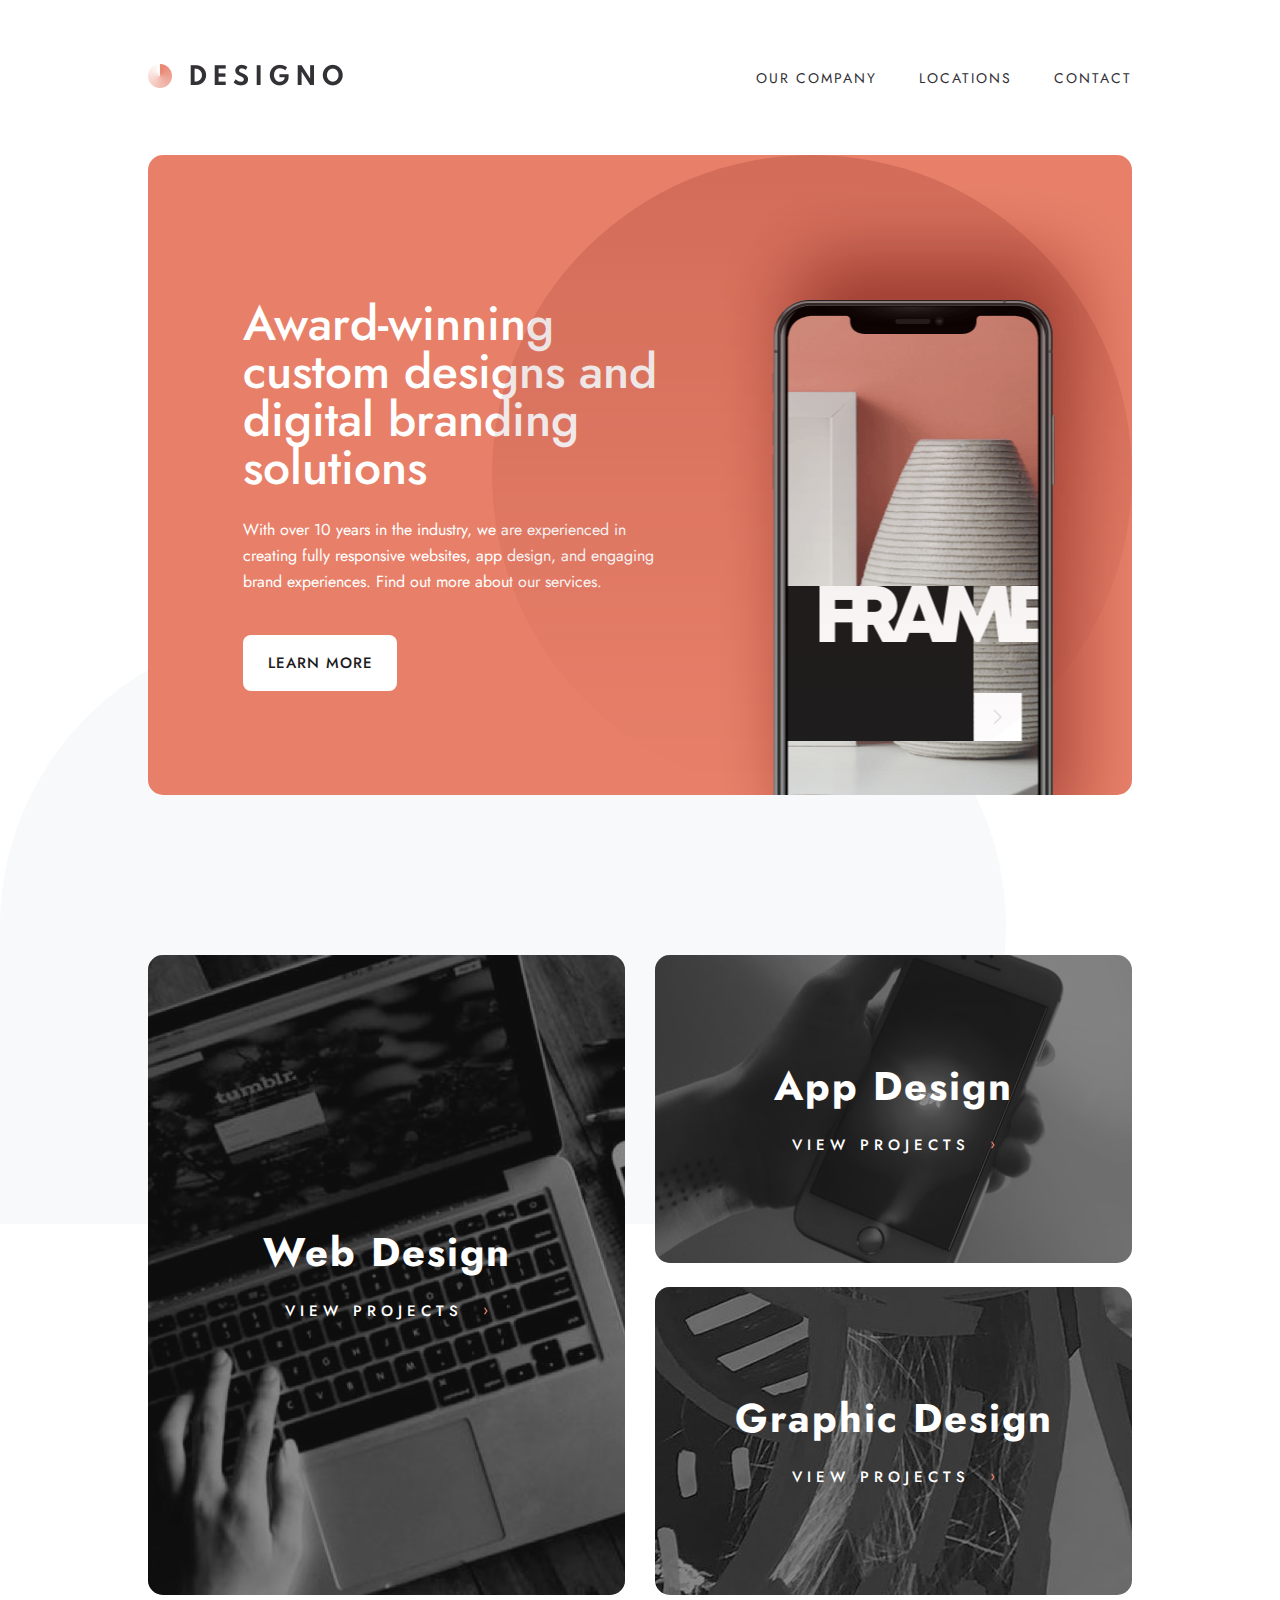
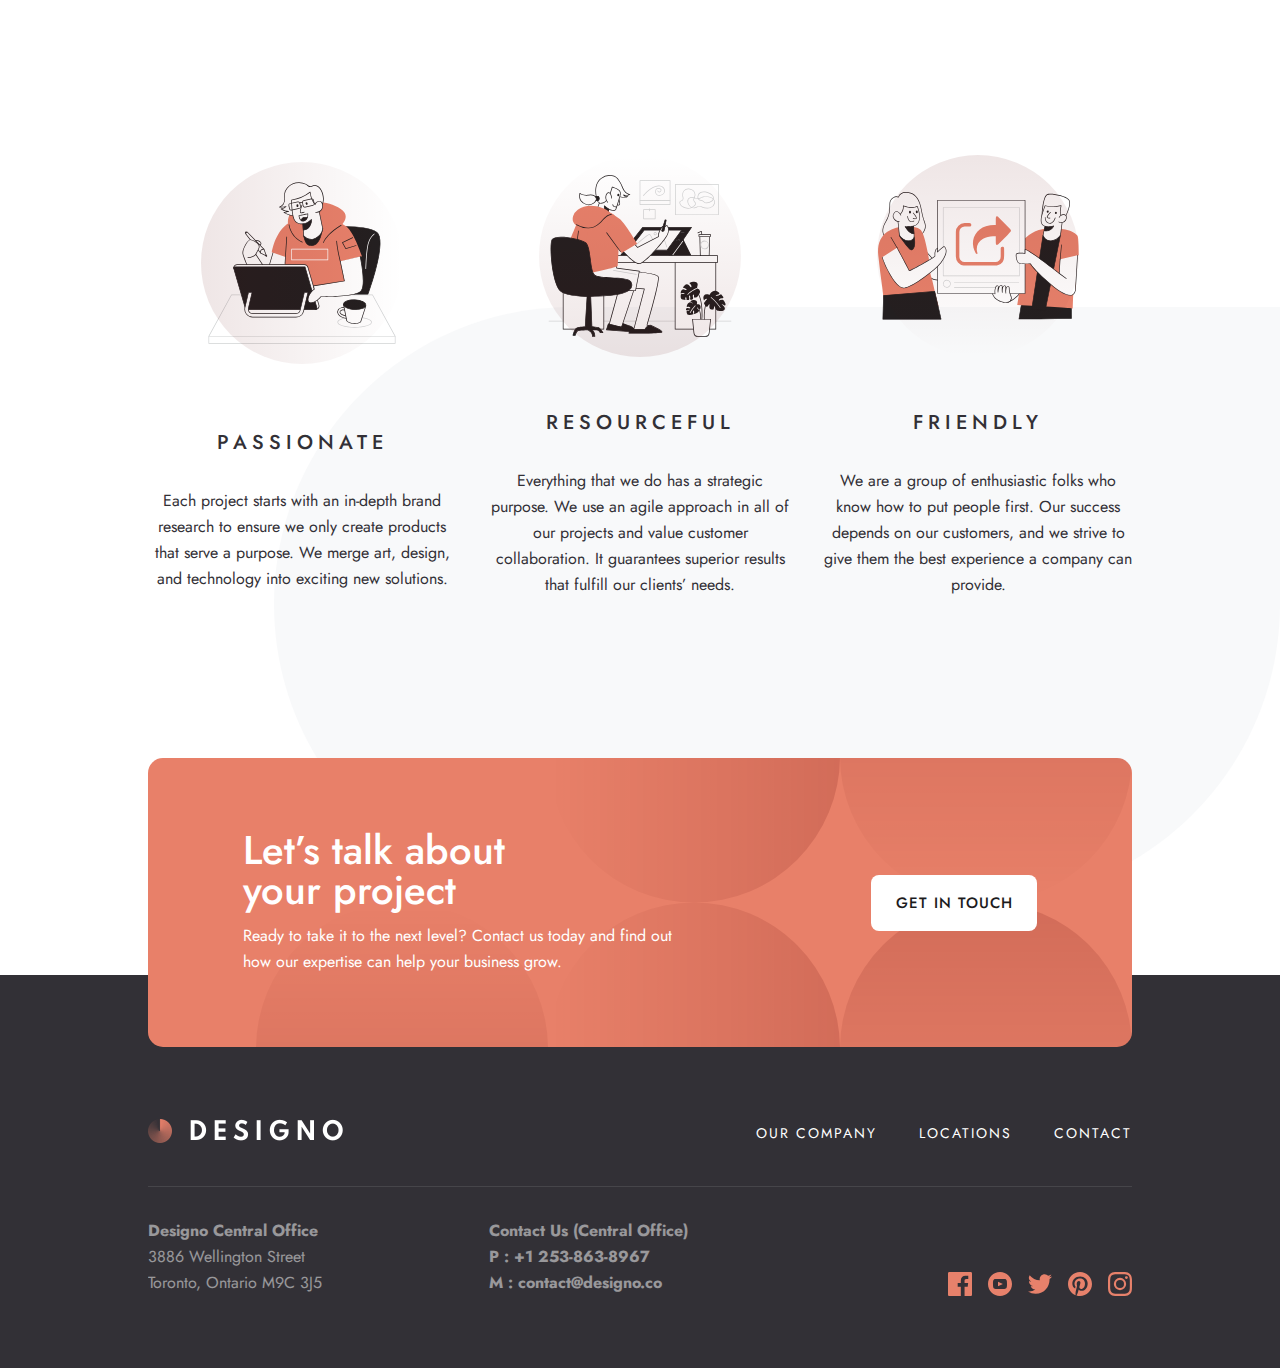
==== commit 01edfb07: "added mobile nav" ====
--- a/index.html
+++ b/index.html
@@ -24,123 +24,137 @@
           <li><a href="locations.html">locations</a></li>
           <li><a href="contact.html">contact</a></li>
         </ul>
+
+        <button id="menu-toggler">
+          <span></span>
+          <span></span>
+          <span></span>
+        </button>
       </nav>
     </div>
+
+    <div class="overlay">
+      <nav class="mobile-nav">
+        <ul class="mobile-nav-list">
+          <li><a href="about.html">our company</a></li>
+          <li><a href="locations.html">locations</a></li>
+          <li><a href="contact.html">contact</a></li>
+        </ul>
+      </nav>
+    </div>
   </header>
 
-  <main>
-    <div class="bg-pattern-leaf">
-      <div class="container-sm">
-        <div class="home-hero">
-          <div class="home-hero__text-wrapper">
-            <h1 class="heading-1 heading text-white text-center lg:text-left">
-              Award-winning custom designs and digital branding solutions
-            </h1>
-            <p class="paragraph text-white text-center lg:text-left">
-              With over 10 years in the industry, we are experienced in creating fully responsive websites, app design,
-              and engaging brand experiences. Find out more about our services.
+  <main class="home-main">
+    <div class="container-sm">
+      <div class="home-hero">
+        <div class="home-hero__text-wrapper">
+          <h1 class="heading-1 heading text-white text-center lg:text-left">
+            Award-winning custom designs and digital branding solutions
+          </h1>
+          <p class="paragraph text-white text-center lg:text-left">
+            With over 10 years in the industry, we are experienced in creating fully responsive websites, app design,
+            and engaging brand experiences. Find out more about our services.
+          </p>
+          <a href="about.html" class="btn btn--white">learn more</a>
+        </div>
+        <div class="home-hero__img-wrapper">
+        </div>
+      </div>
+    </div>
+    <div class="container">
+      <div class="services">
+        <div class="web-design service">
+          <picture>
+            <source media="(min-width: 992px)" srcset="./assets/home/desktop/image-web-design-large.jpg">
+            <source media="(min-width: 768px)" srcset="./assets/home/tablet/image-web-design.jpg">
+            <img src="./assets/home/mobile/image-web-design.jpg" alt="web design">
+          </picture>
+          <div class="service__text">
+            <h2 class="heading-2 text-white">Web Design</h2>
+            <a href="web-design.html">view projects <img src="./assets/shared/desktop/icon-right-arrow.svg"
+                alt="right arrow"></a>
+          </div>
+        </div>
+        <div class="app-design service">
+          <picture>
+            <source media="(min-width: 992px)" srcset="./assets/home/desktop/image-app-design.jpg">
+            <source media="(min-width: 768px)" srcset="./assets/home/tablet/image-app-design.jpg">
+            <img src="./assets/home/mobile/image-app-design.jpg" alt="app design">
+          </picture>
+          <div class="service__text">
+            <h2 class="heading-2 text-white">App Design</h2>
+            <a href="app-design.html">view projects <img src="./assets/shared/desktop/icon-right-arrow.svg"
+                alt="right arrow"></a>
+          </div>
+        </div>
+        <div class="graphic-design service">
+          <picture>
+            <source media="(min-width: 992px)" srcset="./assets/home/desktop/image-graphic-design.jpg">
+            <source media="(min-width: 768px)" srcset="./assets/home/tablet/image-graphic-design.jpg">
+            <img src="./assets/home/mobile/image-graphic-design.jpg" alt="graphic design">
+          </picture>
+          <div class="service__text">
+            <h2 class="heading-2 text-white">Graphic Design</h2>
+            <a href="graphic-design.html">view projects <img src="./assets/shared/desktop/icon-right-arrow.svg"
+                alt="right arrow"></a>
+          </div>
+        </div>
+      </div>
+
+      <div class="features grid lg:grid-col-3">
+        <div class="feature">
+          <div class="feature__img feature__img-1">
+            <img src="./assets/home/desktop/illustration-passionate.svg" alt="man using laptop">
+          </div>
+          <div class="feature__text">
+            <h3 class="heading-3">Passionate</h3>
+            <p class="paragraph">
+              Each project starts with an in-depth brand research to ensure we only create products that serve a
+              purpose. We merge
+              art, design, and technology into exciting new solutions.
             </p>
-            <a href="about.html" class="btn btn--white">learn more</a>
-          </div>
-          <div class="home-hero__img-wrapper">
-          </div>
-        </div>
-      </div>
-      <div class="container">
-        <div class="services">
-          <div class="web-design service">
-            <picture>
-              <source media="(min-width: 992px)" srcset="./assets/home/desktop/image-web-design-large.jpg">
-              <source media="(min-width: 768px)" srcset="./assets/home/tablet/image-web-design.jpg">
-              <img src="./assets/home/mobile/image-web-design.jpg" alt="web design">
-            </picture>
-            <div class="service__text">
-              <h2 class="heading-2 text-white">Web Design</h2>
-              <a href="web-design.html">view projects <img src="./assets/shared/desktop/icon-right-arrow.svg"
-                  alt="right arrow"></a>
-            </div>
-          </div>
-          <div class="app-design service">
-            <picture>
-              <source media="(min-width: 992px)" srcset="./assets/home/desktop/image-app-design.jpg">
-              <source media="(min-width: 768px)" srcset="./assets/home/tablet/image-app-design.jpg">
-              <img src="./assets/home/mobile/image-app-design.jpg" alt="app design">
-            </picture>
-            <div class="service__text">
-              <h2 class="heading-2 text-white">App Design</h2>
-              <a href="app-design.html">view projects <img src="./assets/shared/desktop/icon-right-arrow.svg"
-                  alt="right arrow"></a>
-            </div>
-          </div>
-          <div class="graphic-design service">
-            <picture>
-              <source media="(min-width: 992px)" srcset="./assets/home/desktop/image-graphic-design.jpg">
-              <source media="(min-width: 768px)" srcset="./assets/home/tablet/image-graphic-design.jpg">
-              <img src="./assets/home/mobile/image-graphic-design.jpg" alt="graphic design">
-            </picture>
-            <div class="service__text">
-              <h2 class="heading-2 text-white">Graphic Design</h2>
-              <a href="graphic-design.html">view projects <img src="./assets/shared/desktop/icon-right-arrow.svg"
-                  alt="right arrow"></a>
-            </div>
-          </div>
-        </div>
-
-        <div class="features grid lg:grid-col-3">
-          <div class="feature">
-            <div class="feature__img feature__img-1">
-              <img src="./assets/home/desktop/illustration-passionate.svg" alt="man using laptop">
-            </div>
-            <div class="feature__text">
-              <h3 class="heading-3">Passionate</h3>
-              <p class="paragraph">
-                Each project starts with an in-depth brand research to ensure we only create products that serve a
-                purpose. We merge
-                art, design, and technology into exciting new solutions.
-              </p>
-            </div>
-          </div>
-
-          <div class="feature">
-            <div class="feature__img feature__img-2">
-              <img src="./assets/home/desktop/illustration-resourceful.svg" alt="resourceful">
-            </div>
-            <div class="feature__text">
-              <h3 class="heading-3">Resourceful</h3>
-              <p class="paragraph">
-                Everything that we do has a strategic purpose. We use an agile approach in all of our projects and value
-                customer
-                collaboration. It guarantees superior results that fulfill our clients’ needs.
-              </p>
-            </div>
-          </div>
-
-          <div class="feature">
-            <div class="feature__img feature__img-3">
-              <img src="./assets/home/desktop/illustration-friendly.svg" alt="friendly">
-            </div>
-            <div class="feature__text">
-              <h3 class="heading-3">Friendly</h3>
-              <p class="paragraph">
-                We are a group of enthusiastic folks who know how to put people first. Our success depends on our
-                customers, and we
-                strive to give them the best experience a company can provide.
-              </p>
-            </div>
-          </div>
-        </div>
-
-        <article class="banner has-roundness">
-          <div class="banner__text text-center lg:text-left">
-            <h3 class="heading">Let’s talk about your project</h3>
+          </div>
+        </div>
+
+        <div class="feature">
+          <div class="feature__img feature__img-2">
+            <img src="./assets/home/desktop/illustration-resourceful.svg" alt="resourceful">
+          </div>
+          <div class="feature__text">
+            <h3 class="heading-3">Resourceful</h3>
             <p class="paragraph">
-              Ready to take it to the next level? Contact us today and find out how our expertise can help your business
-              grow.
+              Everything that we do has a strategic purpose. We use an agile approach in all of our projects and value
+              customer
+              collaboration. It guarantees superior results that fulfill our clients’ needs.
             </p>
           </div>
-          <a href="contact.html" class="btn btn--white">Get in touch</a>
-        </article>
-      </div>
+        </div>
+
+        <div class="feature">
+          <div class="feature__img feature__img-3">
+            <img src="./assets/home/desktop/illustration-friendly.svg" alt="friendly">
+          </div>
+          <div class="feature__text">
+            <h3 class="heading-3">Friendly</h3>
+            <p class="paragraph">
+              We are a group of enthusiastic folks who know how to put people first. Our success depends on our
+              customers, and we
+              strive to give them the best experience a company can provide.
+            </p>
+          </div>
+        </div>
+      </div>
+
+      <article class="banner has-roundness">
+        <div class="banner__text text-center lg:text-left">
+          <h3 class="heading">Let’s talk about your project</h3>
+          <p class="paragraph">
+            Ready to take it to the next level? Contact us today and find out how our expertise can help your business
+            grow.
+          </p>
+        </div>
+        <a href="contact.html" class="btn btn--white">Get in touch</a>
+      </article>
     </div>
   </main>
 
@@ -181,6 +195,8 @@
       </div>
     </div>
   </footer>
+
+  <script src="./js/script.js"></script>
 </body>
 
 </html>--- a/css/style.css
+++ b/css/style.css
@@ -182,7 +182,7 @@
 }
 
 /* Display utilities for different viewport width*/
-@media only screen and (max-width: 768px) {
+@media only screen and (max-width: 767px) {
   .hide-upto-md {
     display: none;
   }
@@ -208,6 +208,10 @@
 
 .has-roundness {
   border-radius: var(--roundness);
+}
+
+.overflow-hidden {
+  overflow: hidden;
 }
 
 .container {
@@ -298,6 +302,91 @@
 .nav__list a:hover,
 .nav__list a:active {
   text-decoration: underline;
+}
+
+#menu-toggler {
+  border: none;
+  background: transparent;
+  margin-left: auto;
+  height: 1.7rem;
+  display: grid;
+  gap: 0.4rem;
+}
+#menu-toggler span {
+  display: block;
+  position: relative;
+  width: 2.4rem;
+  height: 0.4rem;
+  background-color: var(--color-black);
+  transition: 300ms ease-in-out;
+  transition-property: margin, transform, opacity, transform-origin;
+}
+#menu-toggler:focus-visible {
+  outline: 2px dotted var(--color-black);
+  outline-offset: 1rem;
+}
+@media (min-width: 576px) {
+  #menu-toggler {
+    display: none;
+  }
+}
+
+.open #menu-toggler span:nth-child(1) {
+  transform-origin: top left;
+  margin-top: -0.15rem;
+  transform: rotate(45deg);
+}
+.open #menu-toggler span:nth-child(2) {
+  transform: translateX(100%);
+  opacity: 0;
+}
+.open #menu-toggler span:nth-child(3) {
+  transform-origin: bottom left;
+  margin-bottom: -0.15rem;
+  transform: rotate(-45deg);
+}
+
+.overlay {
+  position: fixed;
+  top: 9.6rem;
+  left: 0;
+  right: 0;
+  bottom: 0;
+  background-color: rgba(0, 0, 0, 0);
+  z-index: 20;
+  transform: translateX(100%);
+  transition: 300ms ease-in-out;
+  transition-property: transform, backround-color;
+}
+
+.open .overlay {
+  background-color: rgba(0, 0, 0, 0.5);
+  transform: translateX(0);
+}
+@media (min-width: 576px) {
+  .open .overlay {
+    display: none;
+  }
+}
+
+.mobile-nav {
+  background-color: var(--color-black);
+  margin-left: auto;
+}
+.mobile-nav-list {
+  display: grid;
+  gap: 3.2rem;
+  padding-block: 4.8rem;
+  padding-inline: 2.4rem;
+}
+.mobile-nav-list a:link,
+.mobile-nav-list a:visited {
+  font-size: 2.4rem;
+  color: var(--color-white);
+  font-weight: var(--font-regular);
+  line-height: 2.5rem;
+  letter-spacing: var(--ls-2);
+  text-transform: uppercase;
 }
 
 .footer {
@@ -659,4 +748,31 @@
     text-align: center;
     grid-gap: 3.2rem;
   }
+}
+
+.home-main {
+  position: relative;
+}
+.home-main::before, .home-main::after {
+  display: none;
+  content: "";
+  position: absolute;
+  width: 1006px;
+  height: 594px;
+  background-image: url("../../assets/shared/desktop/bg-pattern-leaf.svg");
+}
+@media (min-width: 992px) {
+  .home-main::before, .home-main::after {
+    display: block;
+  }
+}
+.home-main::before {
+  left: 0;
+  top: 475px;
+}
+.home-main::after {
+  right: 0;
+  bottom: 7.4rem;
+  transform: rotate(-180deg);
+  z-index: -1;
 }/*# sourceMappingURL=style.css.map */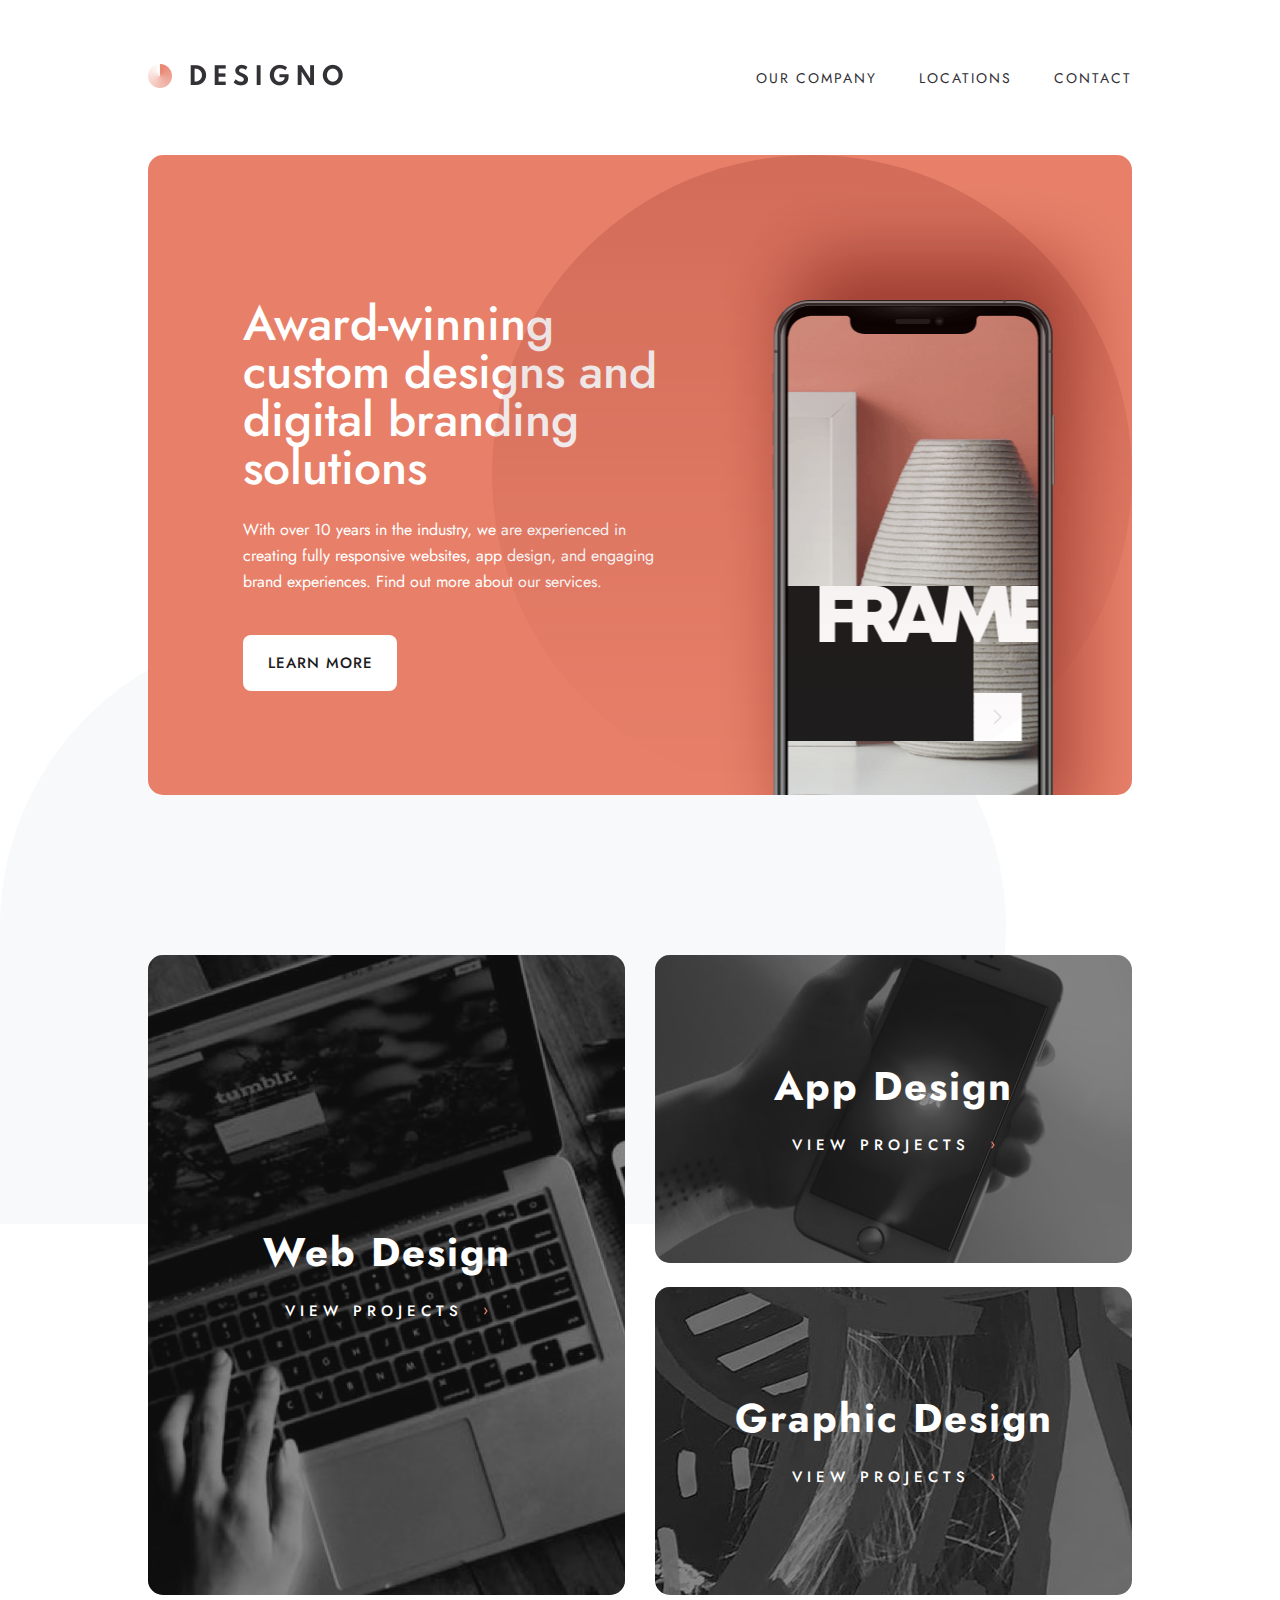
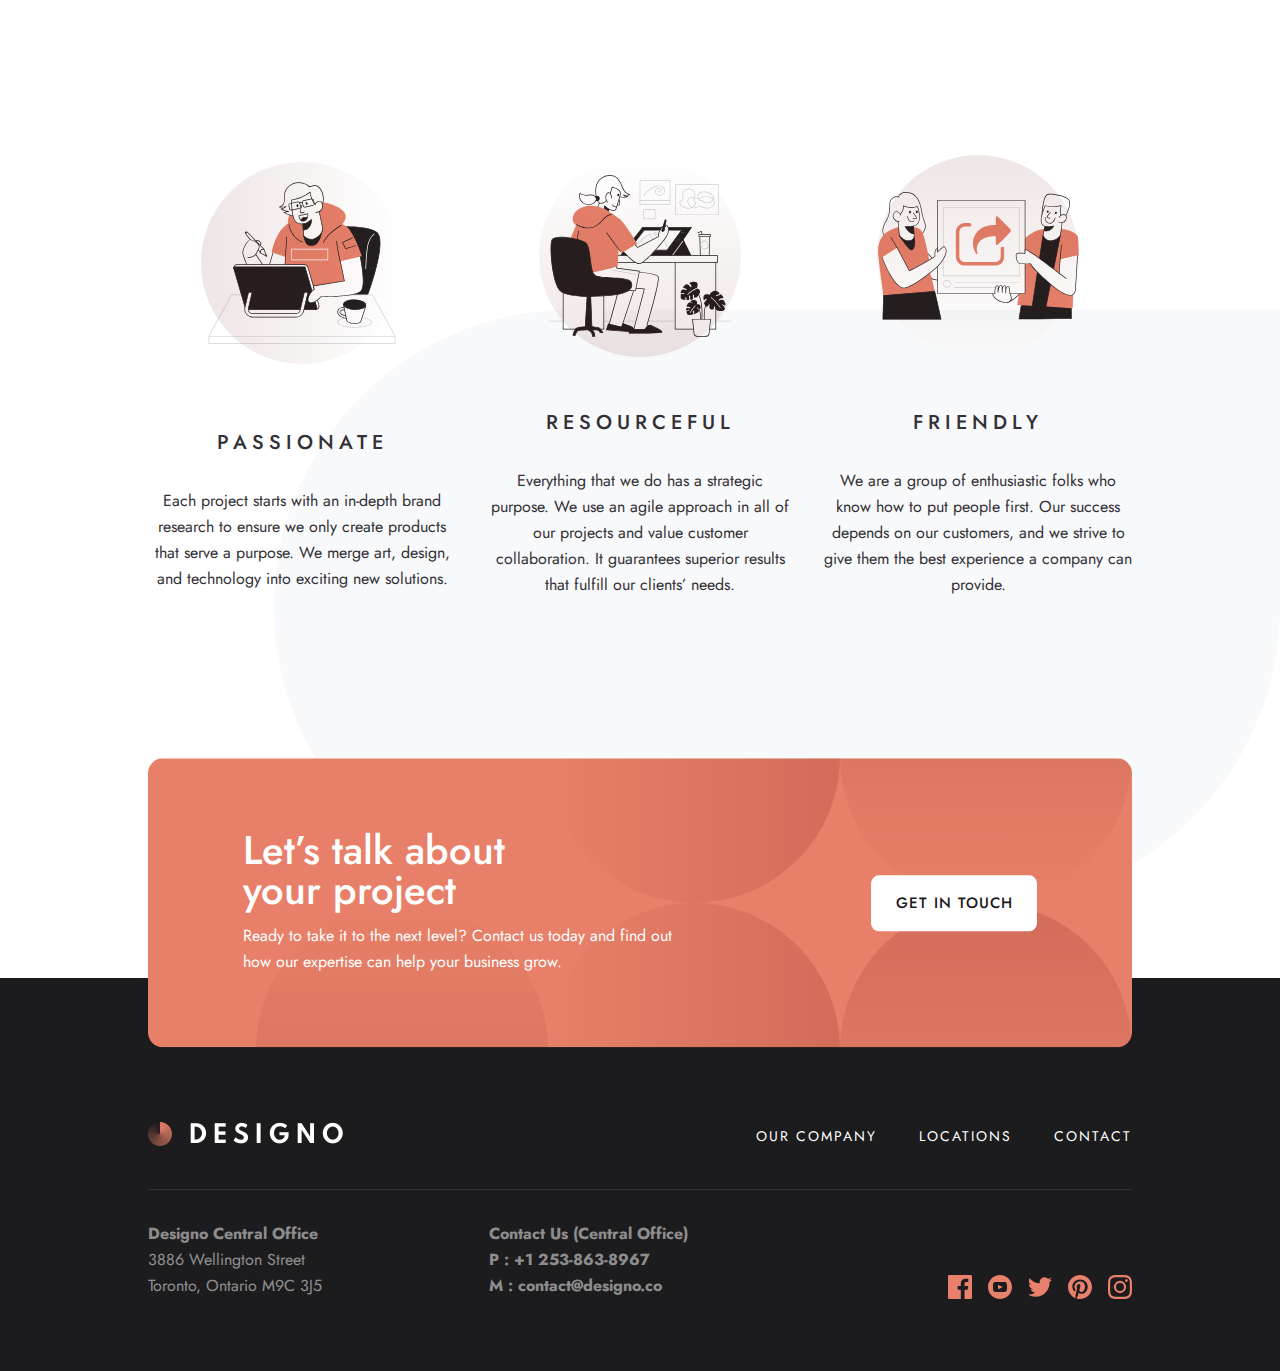
==== commit d1698730: "finished" ====
--- a/index.html
+++ b/index.html
@@ -44,7 +44,7 @@
     </div>
   </header>
 
-  <main class="home-main">
+  <main class="home-main u-main-huge-pb relative">
     <div class="container-sm">
       <div class="home-hero">
         <div class="home-hero__text-wrapper">
@@ -144,9 +144,14 @@
           </div>
         </div>
       </div>
-
-      <article class="banner has-roundness">
-        <div class="banner__text text-center lg:text-left">
+    </div>
+  </main>
+
+  <footer class="footer footer--more-pad relative">
+    <!-- CTA BANNER -->
+    <article class="cta-banner container">
+      <div class="cta-banner__inner has-roundness">
+        <div class="cta-banner__text text-center lg:text-left">
           <h3 class="heading">Let’s talk about your project</h3>
           <p class="paragraph">
             Ready to take it to the next level? Contact us today and find out how our expertise can help your business
@@ -154,11 +159,9 @@
           </p>
         </div>
         <a href="contact.html" class="btn btn--white">Get in touch</a>
-      </article>
-    </div>
-  </main>
-
-  <footer class="footer">
+      </div>
+    </article>
+    <!-- CTA BANNER -->
     <div class="container">
       <nav class="footer__nav nav flex-col md:flex-row">
         <a href="index.html" class="logo"><img src="./assets/shared/desktop/logo-light.png" alt="designo logo"></a>
--- a/css/style.css
+++ b/css/style.css
@@ -3,6 +3,7 @@
   --color-black: hsl(270, 3%, 11%);
   --color-white: hsl(0, 0%, 100%);
   --color-light-peach: hsl(11, 100%, 80%);
+  --color-lighter-peach: hsl(14, 76%, 97%);
   --color-dark-grey: hsl(264, 5%, 20%);
   --color-light-grey: hsl(210, 17%, 95%);
   --ff-primary: "Jost", sans-serif;
@@ -72,6 +73,10 @@
   color: var(--color-white);
 }
 
+.text-peach {
+  color: var(--color-peach);
+}
+
 .text-bold {
   font-weight: var(--font-bold);
 }
@@ -83,6 +88,7 @@
 .heading-1 {
   font-size: 3.2rem;
   line-height: 3.6rem;
+  font-weight: var(--font-medium);
 }
 @media (min-width: 768px) {
   .heading-1 {
@@ -100,14 +106,14 @@
   .heading-2 {
     font-size: 4rem;
     line-height: 4.8rem;
-    letter-spacing: 0.2rem;
+    letter-spacing: var(--ls-2);
   }
 }
 
 .heading-3 {
   font-size: 2rem;
   line-height: 2.6rem;
-  letter-spacing: 0.5rem;
+  letter-spacing: var(--ls-5);
   text-transform: uppercase;
   font-weight: var(--font-medium);
 }
@@ -138,6 +144,12 @@
   }
 }
 
+@media (min-width: 992px) {
+  .lg\:flex-row {
+    flex-direction: row;
+  }
+}
+
 /* Reusable grid utilities  */
 .grid {
   display: grid;
@@ -179,6 +191,14 @@
 
 .items-center {
   align-items: center;
+}
+
+.justify-items-center {
+  justify-items: center;
+}
+
+.align-content-center {
+  align-content: center;
 }
 
 /* Display utilities for different viewport width*/
@@ -206,12 +226,64 @@
   }
 }
 
+.u-main-huge-pb {
+  padding-bottom: 28.5rem;
+}
+@media (min-width: 768px) {
+  .u-main-huge-pb {
+    padding-bottom: 33rem;
+  }
+}
+@media (min-width: 992px) {
+  .u-main-huge-pb {
+    padding-bottom: 38rem;
+  }
+}
+
+.u-mt-160-res {
+  margin-top: 9.6rem;
+}
+@media (min-width: 768px) {
+  .u-mt-160-res {
+    margin-top: 12rem;
+  }
+}
+@media (min-width: 992px) {
+  .u-mt-160-res {
+    margin-top: 16rem;
+  }
+}
+
+.h-full {
+  height: 100%;
+}
+
+.w-full {
+  width: 100%;
+}
+
 .has-roundness {
   border-radius: var(--roundness);
 }
 
 .overflow-hidden {
   overflow: hidden;
+}
+
+.relative {
+  position: relative;
+}
+
+@media (min-width: 992px) {
+  .lg\:order-1 {
+    order: 1;
+  }
+}
+
+@media (min-width: 992px) {
+  .lg\:order-2 {
+    order: 2;
+  }
 }
 
 .container {
@@ -390,13 +462,35 @@
 }
 
 .footer {
-  background-color: var(--color-dark-grey);
+  background-color: var(--color-black);
+}
+.footer--less-pad {
+  padding-block: 6.4rem;
+}
+@media (min-width: 768px) {
+  .footer--less-pad {
+    padding-block: 8rem;
+  }
+}
+@media (min-width: 992px) {
+  .footer--less-pad {
+    padding-block: 7.2rem;
+  }
+}
+.footer--more-pad {
   padding-top: 21.3rem;
-  padding-bottom: 7.2rem;
-}
-@media (min-width: 768px) {
-  .footer {
+  padding-bottom: 6.4rem;
+}
+@media (min-width: 768px) {
+  .footer--more-pad {
+    padding-top: 16.6rem;
+    padding-bottom: 8rem;
+  }
+}
+@media (min-width: 992px) {
+  .footer--more-pad {
     padding-top: 14.4rem;
+    padding-bottom: 7.2rem;
   }
 }
 @media (min-width: 768px) {
@@ -464,8 +558,19 @@
   color: var(--color-white);
 }
 
-.banner {
-  position: relative;
+.cta-banner {
+  width: 100%;
+  position: absolute;
+  top: 0%;
+  left: 50%;
+  transform: translate(-50%, -50%);
+}
+@media (min-width: 768px) {
+  .cta-banner {
+    transform: translate(-50%, -76%);
+  }
+}
+.cta-banner__inner {
   padding: 6.4rem 2.4rem;
   display: flex;
   justify-content: space-between;
@@ -476,46 +581,38 @@
   background-image: url("../../assets/shared/desktop/bg-pattern-call-to-action.svg");
   background-repeat: no-repeat;
   background-position: center -15%;
-  transform: translateY(50%);
-}
-@media (min-width: 768px) {
-  .banner {
-    transform: translateY(8.5rem);
-  }
-}
-@media (min-width: 992px) {
-  .banner {
+}
+@media (min-width: 992px) {
+  .cta-banner__inner {
     padding: 7.2rem 9.5rem;
     flex-direction: row;
     background-position: center right;
-    margin-top: 8.8rem;
-    transform: translateY(7.2rem);
-  }
-}
-.banner__text {
+  }
+}
+.cta-banner__text {
   color: var(--color-white);
   display: grid;
   justify-items: center;
   grid-gap: 1.3rem;
 }
 @media (min-width: 992px) {
-  .banner__text {
+  .cta-banner__text {
     justify-items: start;
   }
 }
-.banner__text h3 {
+.cta-banner__text h3 {
   font-size: 3.2rem;
   line-height: 3.6rem;
 }
 @media (min-width: 768px) {
-  .banner__text h3 {
+  .cta-banner__text h3 {
     max-width: 27.5rem;
     font-size: 4rem;
     line-height: 1;
   }
 }
 @media (min-width: 768px) {
-  .banner__text .paragraph {
+  .cta-banner__text .paragraph {
     max-width: 46rem;
   }
 }
@@ -750,9 +847,6 @@
   }
 }
 
-.home-main {
-  position: relative;
-}
 .home-main::before, .home-main::after {
   display: none;
   content: "";
@@ -775,4 +869,377 @@
   bottom: 7.4rem;
   transform: rotate(-180deg);
   z-index: -1;
+}
+
+.service-top-banner {
+  padding: 6.4rem 2.4rem;
+  background-color: var(--color-peach);
+  background-repeat: no-repeat;
+  background-position: center right;
+}
+.service-top-banner__inner {
+  max-width: 40rem;
+  margin-inline: auto;
+}
+.service-top-banner__inner h2 {
+  margin-bottom: 2.4rem;
+}
+
+.web-design-banner {
+  background-image: url("../../assets/web-design/desktop/bg-pattern-intro-web.svg");
+}
+
+.app-design-banner {
+  background-image: url("../../assets/app-design/desktop/bg-pattern-intro-app.svg");
+}
+
+.graphic-design-banner {
+  background-image: url("../../assets/graphic-design/desktop/bg-pattern-intro-graphic.svg");
+}
+
+.service-main::before {
+  display: none;
+  content: "";
+  position: absolute;
+  top: 12.6rem;
+  left: 0;
+  width: 1006px;
+  height: 594px;
+  background-image: url("../../assets/shared/desktop/bg-pattern-leaf.svg");
+  z-index: -1;
+}
+@media (min-width: 992px) {
+  .service-main::before {
+    display: block;
+  }
+}
+
+.service-portfolio {
+  grid-row-gap: 3.2rem;
+  grid-column-gap: 3rem;
+}
+.service-portfolio__item {
+  position: relative;
+  border-radius: var(--roundness);
+  overflow: hidden;
+  cursor: pointer;
+  display: grid;
+  grid-auto-flow: row;
+  grid-template-columns: 1fr;
+}
+@media (min-width: 768px) {
+  .service-portfolio__item {
+    grid-auto-flow: column;
+    grid-template-columns: repeat(2, 1fr);
+  }
+}
+@media (min-width: 992px) {
+  .service-portfolio__item {
+    grid-auto-flow: row;
+    grid-template-columns: 1fr;
+  }
+}
+.service-portfolio__item img {
+  width: 100%;
+}
+.service-portfolio__item figcaption {
+  background-color: #fdf4f2;
+  padding: 3.2rem;
+  text-align: center;
+  display: grid;
+  align-content: center;
+  grid-gap: 1.6rem;
+  transition-property: background-color, color;
+  transition-duration: 275ms;
+  transition-timing-function: ease-in;
+}
+.service-portfolio__item figcaption h3 {
+  color: var(--color-peach);
+  transition: inherit;
+}
+.service-portfolio__item figcaption p {
+  transition: inherit;
+}
+.service-portfolio__item:hover figcaption {
+  background-color: var(--color-peach);
+  color: var(--color-white);
+}
+.service-portfolio__item:hover figcaption h3 {
+  color: var(--color-white);
+}
+
+.related-services {
+  grid-gap: 2.4rem;
+}
+@media (min-width: 992px) {
+  .related-services {
+    grid-gap: 3rem;
+  }
+}
+
+.about-hero-article__text {
+  background-color: var(--color-peach);
+  background-image: url("../../assets/about/mobile/bg-pattern-hero-about-mobile.svg");
+  background-repeat: no-repeat;
+  background-position: right -13rem;
+  width: 100%;
+  padding-inline: 2.4rem;
+  padding-block: 8rem;
+  grid-gap: 2.4rem;
+}
+@media (min-width: 768px) {
+  .about-hero-article__text {
+    padding-block: 6.4rem;
+    padding-inline: 5.8rem;
+    grid-gap: 3.2rem;
+    background-image: url("../../assets/about/desktop/bg-pattern-hero-about-desktop.svg");
+    background-position: left bottom;
+    background-size: 100%;
+  }
+}
+@media (min-width: 992px) {
+  .about-hero-article__text {
+    padding-left: 9.5rem;
+    padding-right: 8.2rem;
+    max-width: 64rem;
+  }
+}
+
+@media (min-width: 768px) {
+  .roundness-from-md {
+    border-radius: var(--roundness);
+    overflow: hidden;
+  }
+}
+
+@media (min-width: 992px) {
+  .about-main {
+    background-image: url("../../assets/shared/desktop/bg-pattern-leaf.svg");
+    background-repeat: no-repeat;
+    background-position-x: 0;
+    background-position-y: 32rem;
+  }
+}
+
+.about-article-block__text {
+  background-color: var(--color-lighter-peach);
+  background-image: url("../../assets/shared/desktop/bg-pattern-two-circles.svg");
+  background-repeat: no-repeat;
+  background-position: left bottom;
+  padding-inline: 2.4rem;
+  padding-block: 8rem;
+}
+@media (min-width: 768px) {
+  .about-article-block__text {
+    padding-inline: 5.8rem;
+    padding-block: 6.8rem;
+  }
+}
+@media (min-width: 992px) {
+  .about-article-block__text {
+    max-width: 63.5rem;
+    width: 100%;
+    padding-inline: 9.6rem;
+  }
+}
+.about-article-block__text .paragraph {
+  margin-top: 2.4rem;
+}
+@media (min-width: 768px) {
+  .about-article-block:is(.first-block) {
+    margin-top: 12rem;
+  }
+}
+@media (min-width: 992px) {
+  .about-article-block:is(.first-block) {
+    margin-top: 16rem;
+  }
+}
+
+.locations {
+  grid-gap: 8rem;
+  padding-block: 12rem;
+}
+@media (min-width: 992px) {
+  .locations {
+    grid-gap: 3rem;
+    padding-block: 16rem;
+  }
+}
+.locations__item h3 {
+  margin-top: 4.8rem;
+}
+.locations__item .btn {
+  margin-top: 3.2rem;
+}
+.locations__item-img {
+  position: relative;
+}
+.locations__item-img::before {
+  content: "";
+  position: absolute;
+  inset: 0;
+  background-image: url("../../assets/shared/desktop/bg-pattern-small-circle.svg");
+  background-repeat: no-repeat;
+}
+.locations__item-img--1::before {
+  transform: rotate(90deg);
+}
+.locations__item-img--3::before {
+  transform: rotate(-90deg);
+}
+
+@media (min-width: 768px) {
+  .location {
+    gap: 3rem;
+  }
+}
+.location__details {
+  flex-grow: 1;
+  background-color: var(--color-lighter-peach);
+  background-image: url("../../assets/shared/desktop/bg-pattern-two-circles.svg");
+  background-repeat: no-repeat;
+  background-position: bottom;
+  display: flex;
+  justify-content: center;
+  padding-inline: 2.4rem;
+}
+.location__details-inner {
+  max-width: 54rem;
+  width: 100%;
+  grid-gap: 2.4rem;
+  padding-block: 8rem;
+  justify-items: center;
+}
+@media (min-width: 768px) {
+  .location__details-inner {
+    padding-block: 8.8rem;
+    justify-items: start;
+  }
+  .location__details-inner .heading-2 {
+    grid-row: 1/2;
+    grid-column: 1/-1;
+  }
+}
+.location + .location {
+  margin-top: 4rem;
+}
+@media (min-width: 768px) {
+  .location + .location {
+    margin-top: 3.2rem;
+  }
+}
+
+@media (min-width: 992px) {
+  .contact-main {
+    background-image: url("../../assets/shared/desktop/bg-pattern-leaf.svg");
+    background-repeat: no-repeat;
+    background-position: right 130%;
+  }
+}
+
+.contact-form-block {
+  background-color: var(--color-peach);
+  padding-block: 7.2rem;
+  padding-inline: 2.4rem;
+  background-image: url("../../assets/contact/mobile/bg-pattern-hero-contact-mobile.svg");
+  background-repeat: no-repeat;
+  grid-gap: 4.8rem;
+  justify-items: center;
+}
+@media (min-width: 768px) {
+  .contact-form-block {
+    background-image: url("../../assets/contact/desktop/bg-pattern-hero-desktop.svg");
+    background-position: -1rem bottom;
+    grid-gap: 4rem;
+  }
+}
+@media (min-width: 992px) {
+  .contact-form-block {
+    padding-block: 5.5rem;
+    grid-gap: 2rem;
+  }
+}
+.contact-form-block article {
+  grid-gap: 2.4rem;
+}
+@media (min-width: 768px) {
+  .contact-form-block article {
+    grid-gap: 3.2rem;
+    max-width: 57.3rem;
+  }
+}
+@media (min-width: 992px) {
+  .contact-form-block article {
+    justify-self: end;
+    max-width: 44.5rem;
+    margin-top: -2rem;
+  }
+}
+
+.form {
+  width: 100%;
+  display: grid;
+  grid-row-gap: 2.3rem;
+  justify-items: center;
+  max-width: 57.3rem;
+}
+@media (min-width: 992px) {
+  .form {
+    max-width: 38rem;
+  }
+}
+.form__input {
+  width: 100%;
+  color: var(--color-white);
+  background-color: transparent;
+  font-size: 1.5rem;
+  font-family: var(--ff-primary);
+  font-weight: var(--font-medium);
+  outline: none;
+  border: none;
+  border-bottom: 1px solid var(--color-white);
+  padding-bottom: 1.2rem;
+  padding-left: 1.6rem;
+}
+.form__input:focus {
+  border-width: 3px;
+}
+.form__input::placeholder {
+  color: var(--color-white);
+  font-size: inherit;
+  font-family: inherit;
+  font-weight: inherit;
+  opacity: 0.5;
+}
+.form__input[name=message] {
+  min-height: 9.4rem;
+}
+.form__input-error::placeholder {
+  opacity: 1;
+}
+.form button {
+  padding-inline: 4.7rem;
+}
+@media (min-width: 768px) {
+  .form button {
+    justify-self: end;
+  }
+}
+.form__group {
+  position: relative;
+  width: 100%;
+}
+.form__error {
+  position: absolute;
+  line-height: 1;
+  font-size: 1.2rem;
+  right: 1.2rem;
+  bottom: 1.5rem;
+  color: var(--color-white);
+  font-weight: var(--font-regular);
+  font-style: italic;
+  display: flex;
+  align-items: center;
+  gap: 0.9rem;
 }/*# sourceMappingURL=style.css.map */